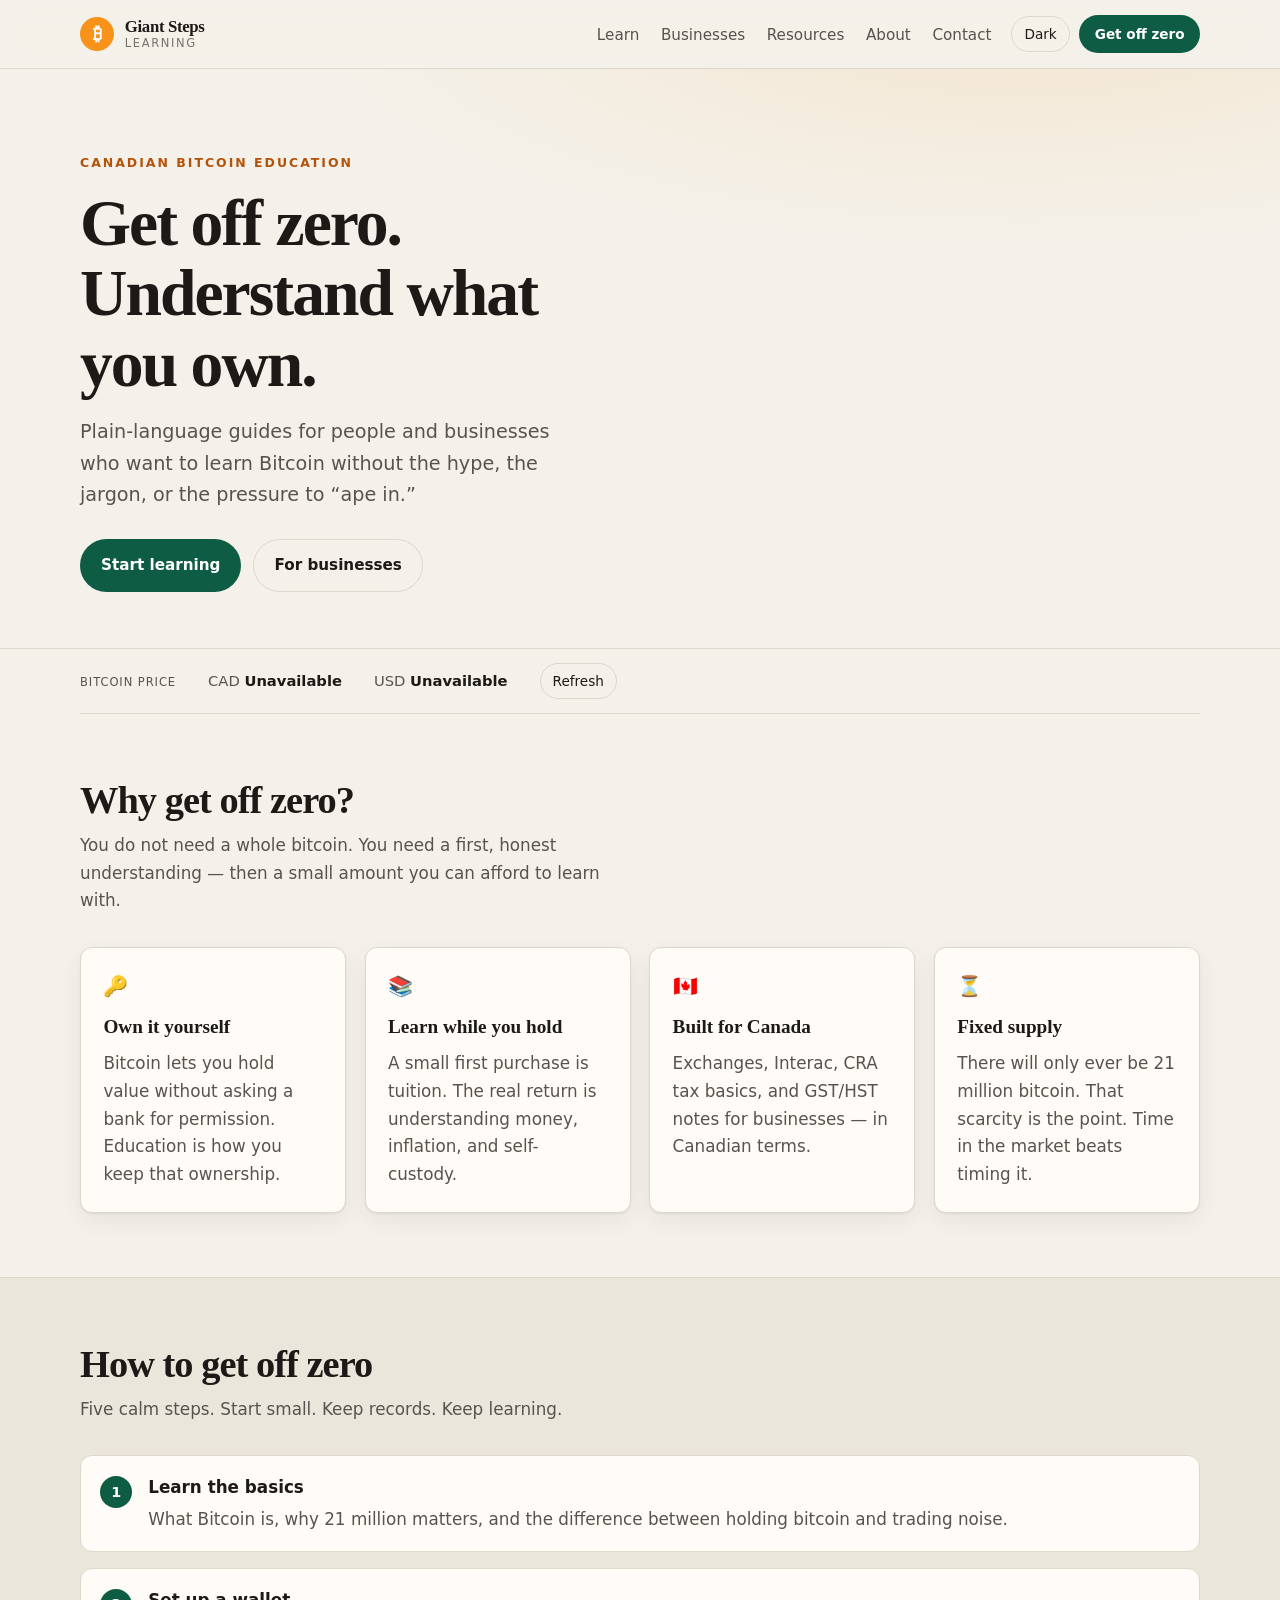
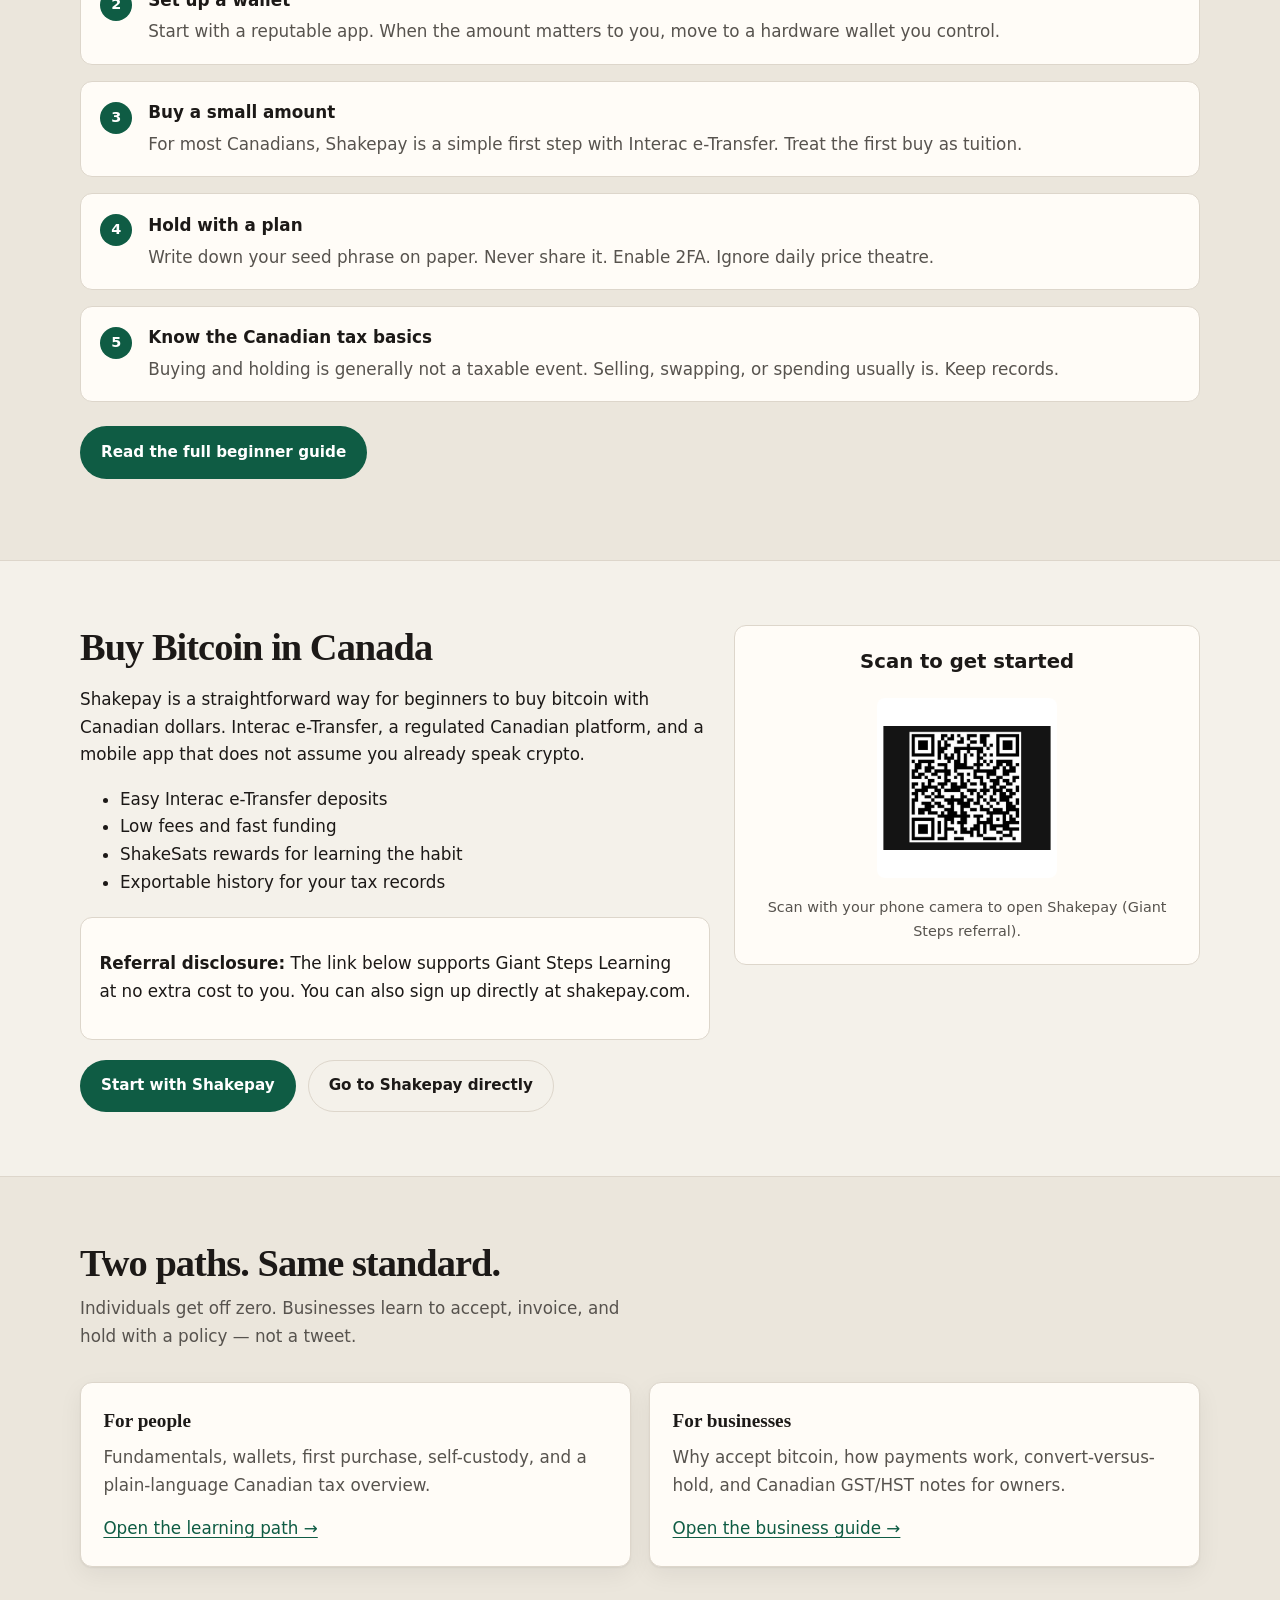
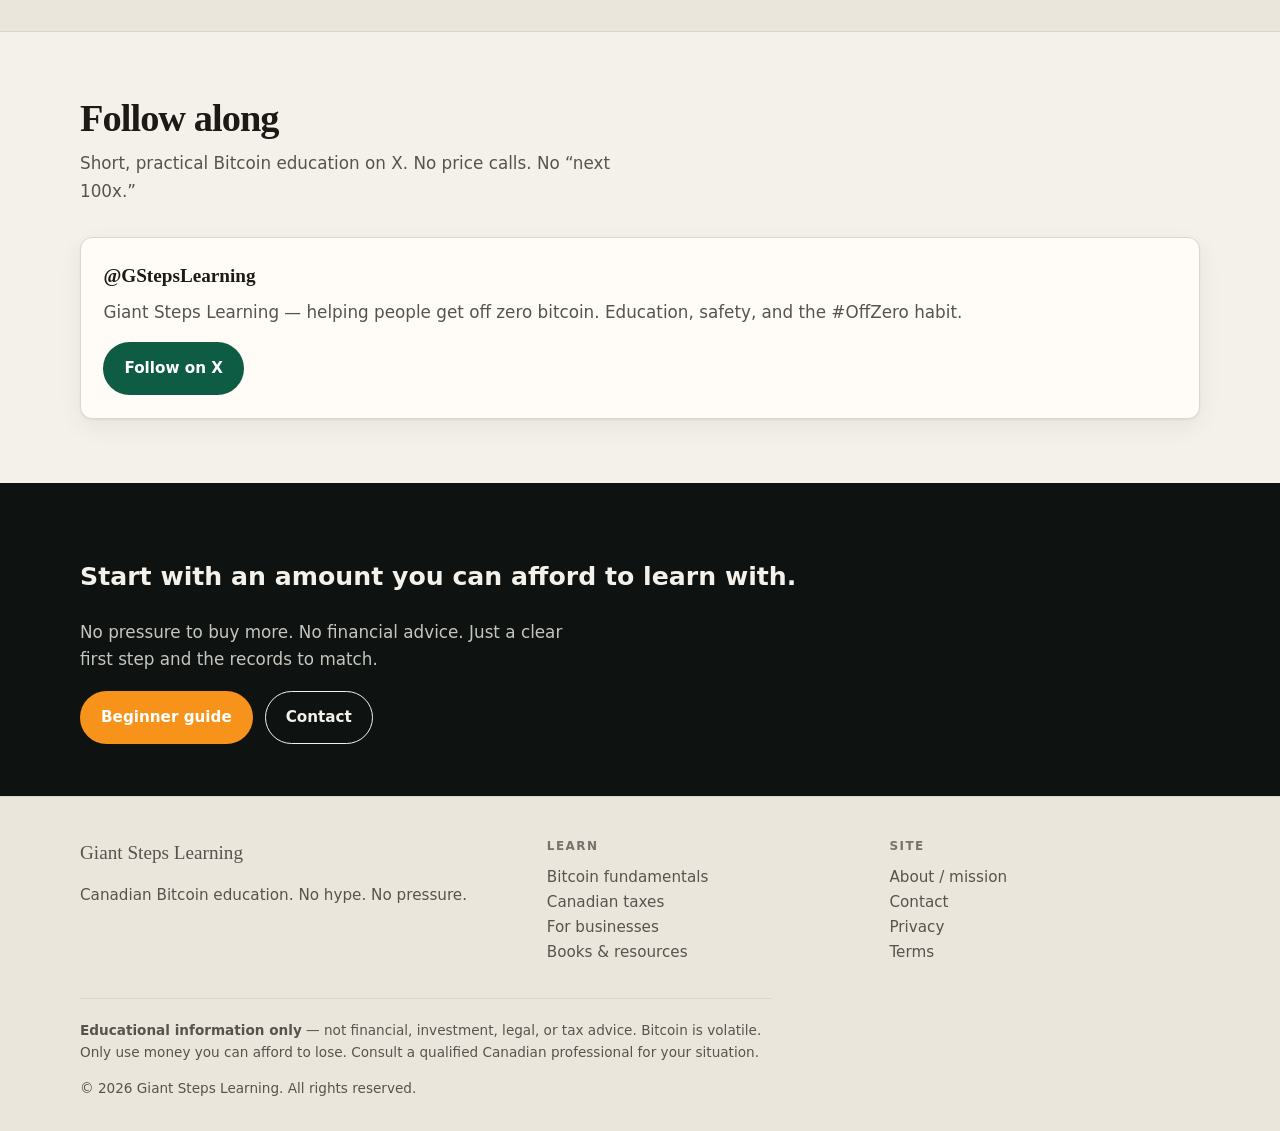
==== index.html @ 5a7ea8eb "Initial Giant Steps Learning starter site. Static HTML/CSS/JS pages for GitHub Pages. No custom doma" ====
<!DOCTYPE html>
<html lang="en">
<head>
  <meta charset="UTF-8">
  <meta name="viewport" content="width=device-width, initial-scale=1">
  <title>Get Off Zero with Bitcoin | Giant Steps Learning</title>
  <meta name="description" content="Clear, calm Bitcoin education for Canadians. Learn the fundamentals, buy your first bitcoin, understand Canadian taxes, and explore how businesses can accept Bitcoin.">
  <meta name="theme-color" content="#0f5c44">
  <link rel="icon" href="images/favicon.svg" type="image/svg+xml">
  <link rel="stylesheet" href="css/styles.css">
</head>
<body>
  <a class="skip-link" href="#main">Skip to content</a>
  <header class="site-header">
    <div class="header-inner">
      <a class="brand" href="index.html">
        <span class="brand-mark" aria-hidden="true">₿</span>
        <span class="brand-text">
          <span class="brand-name">Giant Steps</span>
          <span class="brand-sub">Learning</span>
        </span>
      </a>
      <button class="nav-toggle" type="button" aria-expanded="false" aria-controls="site-nav">Menu</button>
      <nav id="site-nav" class="site-nav" aria-label="Primary">
        <ul>
          <li><a href="pages/learn.html">Learn</a></li>
          <li><a href="pages/businesses.html">Businesses</a></li>
          <li><a href="pages/resources.html">Resources</a></li>
          <li><a href="pages/about.html">About</a></li>
          <li><a href="pages/contact.html">Contact</a></li>
        </ul>
      </nav>
      <div class="header-actions">
        <button class="theme-toggle" type="button" data-theme-toggle>Dark</button>
        <a class="btn btn-sm" href="pages/learn.html">Get off zero</a>
      </div>
    </div>
  </header>

  <main id="main">
    <section class="hero">
      <div class="wrap">
        <p class="eyebrow">Canadian Bitcoin education</p>
        <h1>Get off zero. Understand what you own.</h1>
        <p class="lede">Plain-language guides for people and businesses who want to learn Bitcoin without the hype, the jargon, or the pressure to “ape in.”</p>
        <div class="btn-row">
          <a class="btn" href="pages/learn.html">Start learning</a>
          <a class="btn btn-ghost" href="pages/businesses.html">For businesses</a>
        </div>
      </div>
    </section>

    <div class="wrap">
      <div class="ticker" aria-live="polite">
        <span class="ticker-label">Bitcoin price</span>
        <span>CAD <strong id="btc-cad">Loading…</strong></span>
        <span>USD <strong id="btc-usd">Loading…</strong></span>
        <button class="theme-toggle" type="button" id="btc-refresh">Refresh</button>
      </div>
    </div>

    <section class="section">
      <div class="wrap">
        <h2>Why get off zero?</h2>
        <p class="section-intro">You do not need a whole bitcoin. You need a first, honest understanding — then a small amount you can afford to learn with.</p>
        <div class="grid-4">
          <article class="card">
            <span class="icon" aria-hidden="true">🔑</span>
            <h3>Own it yourself</h3>
            <p>Bitcoin lets you hold value without asking a bank for permission. Education is how you keep that ownership.</p>
          </article>
          <article class="card">
            <span class="icon" aria-hidden="true">📚</span>
            <h3>Learn while you hold</h3>
            <p>A small first purchase is tuition. The real return is understanding money, inflation, and self-custody.</p>
          </article>
          <article class="card">
            <span class="icon" aria-hidden="true">🇨🇦</span>
            <h3>Built for Canada</h3>
            <p>Exchanges, Interac, CRA tax basics, and GST/HST notes for businesses — in Canadian terms.</p>
          </article>
          <article class="card">
            <span class="icon" aria-hidden="true">⏳</span>
            <h3>Fixed supply</h3>
            <p>There will only ever be 21 million bitcoin. That scarcity is the point. Time in the market beats timing it.</p>
          </article>
        </div>
      </div>
    </section>

    <section class="section section-alt">
      <div class="wrap">
        <h2>How to get off zero</h2>
        <p class="section-intro">Five calm steps. Start small. Keep records. Keep learning.</p>
        <div class="steps">
          <div class="step">
            <div>
              <h3>Learn the basics</h3>
              <p>What Bitcoin is, why 21 million matters, and the difference between holding bitcoin and trading noise.</p>
            </div>
          </div>
          <div class="step">
            <div>
              <h3>Set up a wallet</h3>
              <p>Start with a reputable app. When the amount matters to you, move to a hardware wallet you control.</p>
            </div>
          </div>
          <div class="step">
            <div>
              <h3>Buy a small amount</h3>
              <p>For most Canadians, Shakepay is a simple first step with Interac e-Transfer. Treat the first buy as tuition.</p>
            </div>
          </div>
          <div class="step">
            <div>
              <h3>Hold with a plan</h3>
              <p>Write down your seed phrase on paper. Never share it. Enable 2FA. Ignore daily price theatre.</p>
            </div>
          </div>
          <div class="step">
            <div>
              <h3>Know the Canadian tax basics</h3>
              <p>Buying and holding is generally not a taxable event. Selling, swapping, or spending usually is. Keep records.</p>
            </div>
          </div>
        </div>
        <p style="margin-top:1.5rem;"><a class="btn" href="pages/learn.html">Read the full beginner guide</a></p>
      </div>
    </section>

    <section class="section">
      <div class="wrap split">
        <div>
          <h2>Buy Bitcoin in Canada</h2>
          <p>Shakepay is a straightforward way for beginners to buy bitcoin with Canadian dollars. Interac e-Transfer, a regulated Canadian platform, and a mobile app that does not assume you already speak crypto.</p>
          <ul>
            <li>Easy Interac e-Transfer deposits</li>
            <li>Low fees and fast funding</li>
            <li>ShakeSats rewards for learning the habit</li>
            <li>Exportable history for your tax records</li>
          </ul>
          <div class="note">
            <p><strong>Referral disclosure:</strong> The link below supports Giant Steps Learning at no extra cost to you. You can also sign up directly at shakepay.com.</p>
          </div>
          <div class="btn-row">
            <a class="btn" href="https://shakepay.me/r/VNRET3X" target="_blank" rel="noopener noreferrer">Start with Shakepay</a>
            <a class="btn btn-ghost" href="https://shakepay.com" target="_blank" rel="noopener noreferrer">Go to Shakepay directly</a>
          </div>
        </div>
        <aside class="qr-box">
          <h3 style="margin-top:0;">Scan to get started</h3>
          <img src="images/shakepay-qr.jpg" width="180" height="180" alt="Shakepay referral QR code for Giant Steps Learning">
          <p>Scan with your phone camera to open Shakepay (Giant Steps referral).</p>
        </aside>
      </div>
    </section>

    <section class="section section-alt">
      <div class="wrap">
        <h2>Two paths. Same standard.</h2>
        <p class="section-intro">Individuals get off zero. Businesses learn to accept, invoice, and hold with a policy — not a tweet.</p>
        <div class="grid-2">
          <article class="card">
            <h3>For people</h3>
            <p>Fundamentals, wallets, first purchase, self-custody, and a plain-language Canadian tax overview.</p>
            <p style="margin-top:1rem;"><a href="pages/learn.html">Open the learning path →</a></p>
          </article>
          <article class="card">
            <h3>For businesses</h3>
            <p>Why accept bitcoin, how payments work, convert-versus-hold, and Canadian GST/HST notes for owners.</p>
            <p style="margin-top:1rem;"><a href="pages/businesses.html">Open the business guide →</a></p>
          </article>
        </div>
      </div>
    </section>

    <section class="section">
      <div class="wrap">
        <h2>Follow along</h2>
        <p class="section-intro">Short, practical Bitcoin education on X. No price calls. No “next 100x.”</p>
        <article class="card">
          <h3>@GStepsLearning</h3>
          <p>Giant Steps Learning — helping people get off zero bitcoin. Education, safety, and the #OffZero habit.</p>
          <p style="margin-top:1rem;"><a class="btn" href="https://x.com/GStepsLearning" target="_blank" rel="noopener noreferrer">Follow on X</a></p>
        </article>
      </div>
    </section>

    <section class="cta-band">
      <div class="wrap">
        <h2>Start with an amount you can afford to learn with.</h2>
        <p>No pressure to buy more. No financial advice. Just a clear first step and the records to match.</p>
        <div class="btn-row">
          <a class="btn" href="pages/learn.html">Beginner guide</a>
          <a class="btn btn-ghost" href="pages/contact.html">Contact</a>
        </div>
      </div>
    </section>
  </main>

  <footer class="site-footer">
    <div class="wrap">
      <div class="footer-grid">
        <div>
          <p class="footer-name">Giant Steps Learning</p>
          <p class="footer-tag">Canadian Bitcoin education. No hype. No pressure.</p>
        </div>
        <nav aria-label="Learn">
          <h3>Learn</h3>
          <ul>
            <li><a href="pages/learn.html">Bitcoin fundamentals</a></li>
            <li><a href="pages/learn.html#taxes">Canadian taxes</a></li>
            <li><a href="pages/businesses.html">For businesses</a></li>
            <li><a href="pages/resources.html">Books &amp; resources</a></li>
          </ul>
        </nav>
        <nav aria-label="Site">
          <h3>Site</h3>
          <ul>
            <li><a href="pages/about.html">About / mission</a></li>
            <li><a href="pages/contact.html">Contact</a></li>
            <li><a href="pages/privacy.html">Privacy</a></li>
            <li><a href="pages/terms.html">Terms</a></li>
          </ul>
        </nav>
      </div>
      <p class="disclaimer"><strong>Educational information only</strong> — not financial, investment, legal, or tax advice. Bitcoin is volatile. Only use money you can afford to lose. Consult a qualified Canadian professional for your situation.</p>
      <p class="copyright">&copy; 2026 Giant Steps Learning. All rights reserved.</p>
    </div>
  </footer>
  <script src="js/site.js"></script>
</body>
</html>
---- css/styles.css ----
/* Giant Steps Learning — design system
   Professional, calm, Bitcoin-aligned. Light/dark via data-theme. */

:root {
  --font-sans: "Segoe UI", system-ui, -apple-system, BlinkMacSystemFont, Roboto, "Helvetica Neue", sans-serif;
  --font-serif: "Iowan Old Style", "Palatino Linotype", Palatino, Georgia, "Times New Roman", serif;
  --measure: 70ch;
  --page: 1120px;
  --radius: 12px;
  --shadow: 0 1px 2px rgb(0 0 0 / 0.06), 0 8px 24px rgb(0 0 0 / 0.06);
  --header-h: 4.25rem;
  --ease: 180ms ease;
}

html[data-theme="light"],
:root {
  --bg: #f4f1ea;
  --bg-alt: #ebe6dc;
  --surface: #fffcf7;
  --text: #1c1917;
  --muted: #57534e;
  --faint: #78716c;
  --line: #ddd6cb;
  --primary: #0f5c44;
  --primary-hover: #0a4332;
  --primary-soft: #dcece4;
  --accent: #b45309;
  --accent-soft: #fde8c8;
  --warn: #92400e;
  --warn-bg: #fef3c7;
  --danger: #9f1239;
  --focus: #0f5c44;
  --header-bg: rgb(244 241 234 / 0.88);
  --invert: #0e1210;
  --on-primary: #fff;
  --mark: #f7931a;
}

html[data-theme="dark"] {
  --bg: #0e1210;
  --bg-alt: #141a17;
  --surface: #171e1b;
  --text: #f5f2eb;
  --muted: #c4bdb2;
  --faint: #9a9288;
  --line: #2c3531;
  --primary: #5ee0a8;
  --primary-hover: #86efc0;
  --primary-soft: #143328;
  --accent: #fbbf24;
  --accent-soft: #3a2a10;
  --warn: #fcd34d;
  --warn-bg: #2a220c;
  --danger: #fda4af;
  --focus: #5ee0a8;
  --header-bg: rgb(14 18 16 / 0.88);
  --invert: #f4f1ea;
  --on-primary: #0e1210;
  --mark: #f7931a;
  --shadow: 0 1px 2px rgb(0 0 0 / 0.4), 0 10px 28px rgb(0 0 0 / 0.28);
}

@media (prefers-color-scheme: dark) {
  html:not([data-theme]) {
    --bg: #0e1210;
    --bg-alt: #141a17;
    --surface: #171e1b;
    --text: #f5f2eb;
    --muted: #c4bdb2;
    --faint: #9a9288;
    --line: #2c3531;
    --primary: #5ee0a8;
    --primary-hover: #86efc0;
    --primary-soft: #143328;
    --accent: #fbbf24;
    --accent-soft: #3a2a10;
    --warn: #fcd34d;
    --warn-bg: #2a220c;
    --danger: #fda4af;
    --focus: #5ee0a8;
    --header-bg: rgb(14 18 16 / 0.88);
    --invert: #f4f1ea;
    --on-primary: #0e1210;
    --mark: #f7931a;
    --shadow: 0 1px 2px rgb(0 0 0 / 0.4), 0 10px 28px rgb(0 0 0 / 0.28);
  }
}

*,
*::before,
*::after {
  box-sizing: border-box;
}

html {
  scroll-behavior: smooth;
}

@media (prefers-reduced-motion: reduce) {
  html { scroll-behavior: auto; }
  *, *::before, *::after {
    animation: none !important;
    transition: none !important;
  }
}

body {
  margin: 0;
  font-family: var(--font-sans);
  font-size: 1.05rem;
  line-height: 1.65;
  color: var(--text);
  background: var(--bg);
  min-height: 100vh;
}

img { max-width: 100%; height: auto; }
a { color: var(--primary); text-underline-offset: 0.18em; }
a:hover { color: var(--primary-hover); }

:focus-visible {
  outline: 2px solid var(--focus);
  outline-offset: 3px;
}

.skip-link {
  position: absolute;
  left: 1rem;
  top: -4rem;
  background: var(--primary);
  color: var(--on-primary);
  padding: 0.5rem 0.9rem;
  z-index: 2000;
  border-radius: 6px;
}
.skip-link:focus { top: 0.75rem; }

.wrap {
  width: min(var(--page), calc(100% - 2.5rem));
  margin-inline: auto;
}

.prose { max-width: var(--measure); }
.prose h2, .prose h3 { scroll-margin-top: 5.5rem; }
.prose p + p { margin-top: 1rem; }
.prose ul, .prose ol { padding-left: 1.25rem; }
.prose li + li { margin-top: 0.35rem; }

/* Header */
.site-header {
  position: sticky;
  top: 0;
  z-index: 1000;
  background: var(--header-bg);
  backdrop-filter: saturate(1.4) blur(12px);
  border-bottom: 1px solid var(--line);
}

.header-inner {
  width: min(var(--page), calc(100% - 2.5rem));
  margin-inline: auto;
  min-height: var(--header-h);
  display: flex;
  align-items: center;
  gap: 1.25rem;
}

.brand {
  display: flex;
  align-items: center;
  gap: 0.65rem;
  text-decoration: none;
  color: var(--text);
  flex-shrink: 0;
}
.brand:hover { color: var(--text); }

.brand-mark {
  width: 2.15rem;
  height: 2.15rem;
  border-radius: 50%;
  background: var(--mark);
  color: #fff;
  display: grid;
  place-items: center;
  font-weight: 700;
  font-size: 1.15rem;
  line-height: 1;
}

.brand-text {
  display: flex;
  flex-direction: column;
  line-height: 1.1;
}
.brand-name {
  font-family: var(--font-serif);
  font-weight: 700;
  font-size: 1.05rem;
  letter-spacing: -0.02em;
}
.brand-sub {
  font-size: 0.72rem;
  letter-spacing: 0.14em;
  text-transform: uppercase;
  color: var(--faint);
}

.site-nav {
  margin-left: auto;
}
.site-nav ul {
  display: flex;
  gap: 0.15rem 1.35rem;
  list-style: none;
  margin: 0;
  padding: 0;
}
.site-nav a {
  color: var(--muted);
  text-decoration: none;
  font-size: 0.95rem;
  font-weight: 500;
  padding: 0.35rem 0;
  border-bottom: 2px solid transparent;
}
.site-nav a:hover,
.site-nav a[aria-current="page"] {
  color: var(--text);
  border-bottom-color: var(--mark);
}

.header-actions {
  display: flex;
  align-items: center;
  gap: 0.6rem;
  flex-shrink: 0;
}

.theme-toggle,
.nav-toggle {
  background: transparent;
  border: 1px solid var(--line);
  color: var(--text);
  border-radius: 999px;
  padding: 0.35rem 0.75rem;
  font: inherit;
  font-size: 0.85rem;
  cursor: pointer;
}
.theme-toggle:hover,
.nav-toggle:hover {
  background: var(--surface);
}

.nav-toggle { display: none; }

/* Buttons */
.btn {
  display: inline-flex;
  align-items: center;
  justify-content: center;
  gap: 0.4rem;
  padding: 0.8rem 1.25rem;
  border-radius: 999px;
  text-decoration: none;
  font-weight: 650;
  font-size: 0.95rem;
  border: 1px solid transparent;
  background: var(--primary);
  color: var(--on-primary);
  cursor: pointer;
  transition: transform var(--ease), box-shadow var(--ease), background var(--ease);
}
.btn:hover {
  background: var(--primary-hover);
  color: var(--on-primary);
  transform: translateY(-1px);
}
.btn-sm { padding: 0.45rem 0.9rem; font-size: 0.85rem; }
.btn-ghost {
  background: transparent;
  color: var(--text);
  border-color: var(--line);
}
.btn-ghost:hover {
  background: var(--surface);
  color: var(--text);
}
.btn-row { display: flex; flex-wrap: wrap; gap: 0.75rem; }

/* Hero */
.hero {
  padding: 4.5rem 0 3.5rem;
  border-bottom: 1px solid var(--line);
  background:
    radial-gradient(1200px 400px at 80% -10%, rgb(247 147 26 / 0.12), transparent 60%),
    var(--bg);
}
.eyebrow {
  display: inline-block;
  font-size: 0.78rem;
  letter-spacing: 0.16em;
  text-transform: uppercase;
  color: var(--accent);
  font-weight: 650;
  margin-bottom: 0.85rem;
}
.hero h1 {
  font-family: var(--font-serif);
  font-size: clamp(2.4rem, 6vw, 4.1rem);
  line-height: 1.08;
  letter-spacing: -0.03em;
  font-weight: 700;
  margin: 0 0 1rem;
  max-width: 16ch;
}
.hero .lede {
  font-size: 1.2rem;
  color: var(--muted);
  max-width: 42ch;
  margin: 0 0 1.75rem;
}

.ticker {
  display: flex;
  flex-wrap: wrap;
  gap: 1.25rem 2rem;
  align-items: baseline;
  padding: 0.9rem 0;
  border-bottom: 1px solid var(--line);
  font-size: 0.92rem;
  color: var(--muted);
}
.ticker strong { color: var(--text); font-variant-numeric: tabular-nums; }
.ticker-label { letter-spacing: 0.08em; text-transform: uppercase; font-size: 0.72rem; }

/* Sections */
.section { padding: 4rem 0; }
.section + .section { border-top: 1px solid var(--line); }
.section-alt { background: var(--bg-alt); }
.section h2,
.page-hero h1 {
  font-family: var(--font-serif);
  font-size: clamp(1.8rem, 3vw, 2.4rem);
  letter-spacing: -0.025em;
  margin: 0 0 0.6rem;
  line-height: 1.15;
}
.section-intro {
  color: var(--muted);
  max-width: 52ch;
  margin: 0 0 2rem;
}

.page-hero {
  padding: 3.25rem 0 2rem;
  border-bottom: 1px solid var(--line);
}
.page-hero p {
  color: var(--muted);
  max-width: 54ch;
  margin: 0;
}

.grid-3,
.grid-2,
.grid-4 {
  display: grid;
  gap: 1.15rem;
}
.grid-2 { grid-template-columns: repeat(2, 1fr); }
.grid-3 { grid-template-columns: repeat(3, 1fr); }
.grid-4 { grid-template-columns: repeat(4, 1fr); }

.card {
  background: var(--surface);
  border: 1px solid var(--line);
  border-radius: var(--radius);
  padding: 1.35rem 1.4rem 1.45rem;
  box-shadow: var(--shadow);
}
.card h3 {
  font-family: var(--font-serif);
  font-size: 1.2rem;
  margin: 0 0 0.45rem;
}
.card p { margin: 0; color: var(--muted); }
.card .icon {
  display: block;
  font-size: 1.25rem;
  margin-bottom: 0.55rem;
}

.steps {
  display: grid;
  gap: 1rem;
  counter-reset: step;
}
.step {
  display: grid;
  grid-template-columns: auto 1fr;
  gap: 1rem;
  align-items: start;
  background: var(--surface);
  border: 1px solid var(--line);
  border-radius: var(--radius);
  padding: 1.1rem 1.2rem;
}
.step::before {
  counter-increment: step;
  content: counter(step);
  width: 2rem;
  height: 2rem;
  border-radius: 50%;
  background: var(--primary);
  color: var(--on-primary);
  display: grid;
  place-items: center;
  font-weight: 700;
  font-size: 0.9rem;
  margin-top: 0.15rem;
}
.step h3 { margin: 0 0 0.25rem; font-size: 1.05rem; }
.step p { margin: 0; color: var(--muted); }

.callout,
.note,
.warning {
  border-radius: var(--radius);
  padding: 1rem 1.15rem;
  margin: 1.25rem 0;
}
.callout {
  background: var(--primary-soft);
  border-left: 4px solid var(--primary);
}
.warning {
  background: var(--warn-bg);
  border-left: 4px solid var(--accent);
  color: var(--text);
}
.note {
  background: var(--surface);
  border: 1px solid var(--line);
}

.toc {
  background: var(--surface);
  border: 1px solid var(--line);
  border-radius: var(--radius);
  padding: 1.1rem 1.25rem;
  margin: 0 0 2rem;
}
.toc h2 { font-size: 0.95rem; margin: 0 0 0.5rem; font-family: var(--font-sans); letter-spacing: 0.04em; text-transform: uppercase; color: var(--faint); }
.toc ol { margin: 0; padding-left: 1.2rem; columns: 2; gap: 2rem; }
.toc a { text-decoration: none; }

.table-wrap { overflow-x: auto; margin: 1.25rem 0; }
table {
  width: 100%;
  border-collapse: collapse;
  font-size: 0.95rem;
  background: var(--surface);
}
caption {
  text-align: left;
  font-weight: 650;
  margin-bottom: 0.5rem;
  color: var(--muted);
}
th, td {
  border: 1px solid var(--line);
  padding: 0.65rem 0.8rem;
  text-align: left;
  vertical-align: top;
}
th { background: var(--bg-alt); font-weight: 650; }

.split {
  display: grid;
  grid-template-columns: 1.15fr 0.85fr;
  gap: 1.5rem;
  align-items: start;
}

.qr-box {
  text-align: center;
  background: var(--surface);
  border: 1px solid var(--line);
  border-radius: var(--radius);
  padding: 1.25rem;
}
.qr-box img {
  width: 180px;
  height: 180px;
  object-fit: contain;
  background: #fff;
  padding: 0.4rem;
  border-radius: 8px;
}
.qr-box p { color: var(--muted); font-size: 0.9rem; margin: 0.6rem 0 0; }

.resource {
  display: grid;
  gap: 0.35rem;
}
.resource h3 { margin: 0; font-size: 1.1rem; }
.resource .meta { font-size: 0.85rem; color: var(--faint); }
.resource p { margin: 0; }

.cta-band {
  background: var(--invert);
  color: var(--bg);
  padding: 3.25rem 0;
}
html[data-theme="dark"] .cta-band {
  background: #f4f1ea;
  color: #0e1210;
}
.cta-band h2 { color: inherit; }
.cta-band p { color: inherit; opacity: 0.8; max-width: 48ch; }
.cta-band .btn { background: var(--mark); color: #fff; }
.cta-band .btn:hover { background: #e07b00; color: #fff; }
.cta-band .btn-ghost {
  color: inherit;
  border-color: currentColor;
  background: transparent;
}
.cta-band .btn-ghost:hover {
  background: rgb(255 255 255 / 0.1);
  color: inherit;
}

/* Footer */
.site-footer {
  border-top: 1px solid var(--line);
  padding: 2.5rem 0 2rem;
  background: var(--bg-alt);
  font-size: 0.95rem;
}
.footer-grid {
  display: grid;
  grid-template-columns: 1.4fr 1fr 1fr;
  gap: 1.5rem 2rem;
}
.footer-name {
  font-family: var(--font-serif);
  font-size: 1.2rem;
  margin: 0 0 0.35rem;
}
.footer-tag, .site-footer p { color: var(--muted); }
.site-footer nav ul { list-style: none; margin: 0; padding: 0; }
.site-footer nav a { color: var(--muted); text-decoration: none; }
.site-footer nav a:hover { color: var(--text); }
.site-footer h3 {
  font-size: 0.75rem;
  letter-spacing: 0.12em;
  text-transform: uppercase;
  margin: 0 0 0.55rem;
  color: var(--faint);
}
.disclaimer {
  margin-top: 2rem;
  padding-top: 1.25rem;
  border-top: 1px solid var(--line);
  font-size: 0.85rem;
  color: var(--faint);
  max-width: 80ch;
}
.copyright {
  margin: 0.75rem 0 0;
  font-size: 0.85rem;
  color: var(--faint);
}

.contact-block a { font-weight: 650; }

/* Mobile */
@media (max-width: 860px) {
  .nav-toggle { display: inline-flex; margin-left: auto; }
  .site-nav {
    display: none;
    position: absolute;
    left: 0;
    right: 0;
    top: 100%;
    background: var(--surface);
    border-bottom: 1px solid var(--line);
    margin: 0;
    padding: 0.75rem 1.25rem 1rem;
  }
  body.nav-open .site-nav { display: block; }
  .site-nav ul { flex-direction: column; gap: 0.35rem; }
  .header-actions .btn-sm { display: none; }
  .grid-2, .grid-3, .grid-4, .split, .footer-grid, .toc ol {
    grid-template-columns: 1fr;
    columns: 1;
  }
  .hero { padding-top: 2.75rem; }
}

@media print {
  .site-header, .theme-toggle, .nav-toggle, .cta-band, .btn, .ticker { display: none !important; }
  body { background: #fff; color: #111; }
  a { color: #111; }
}
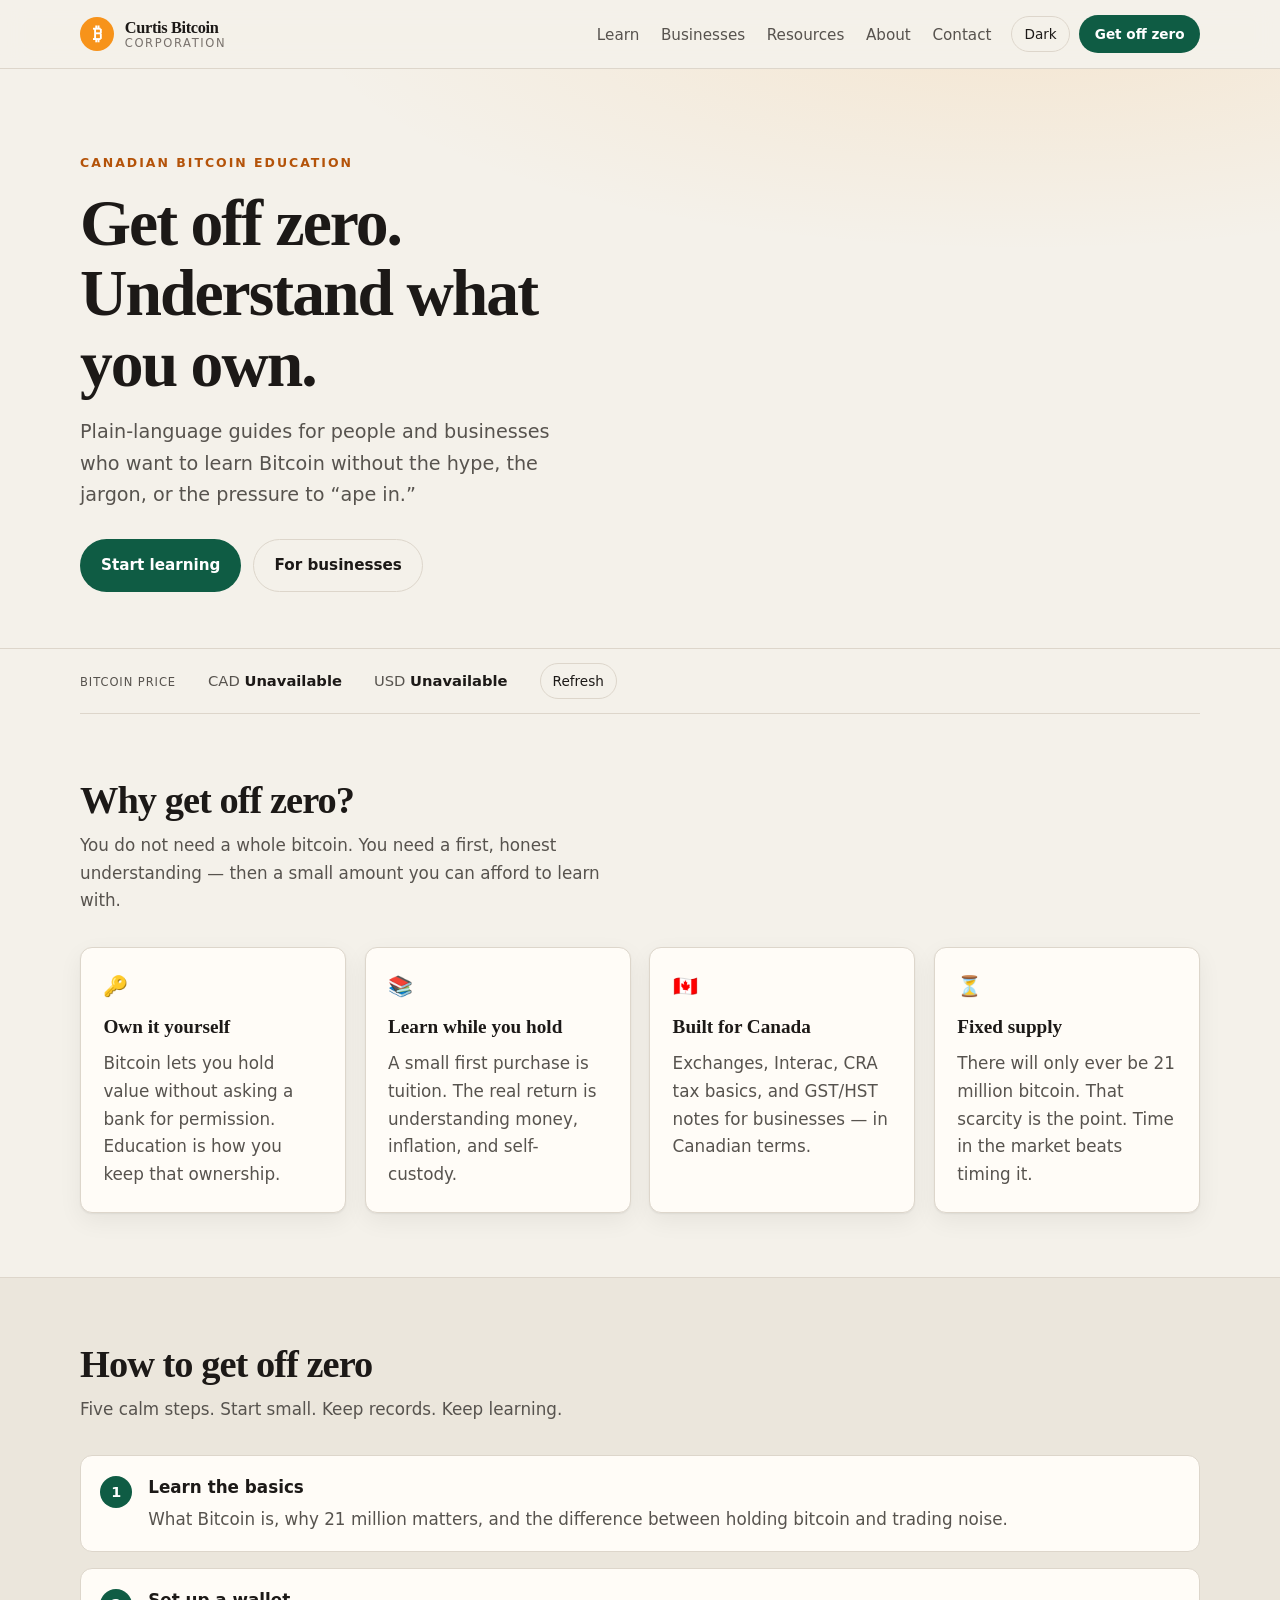
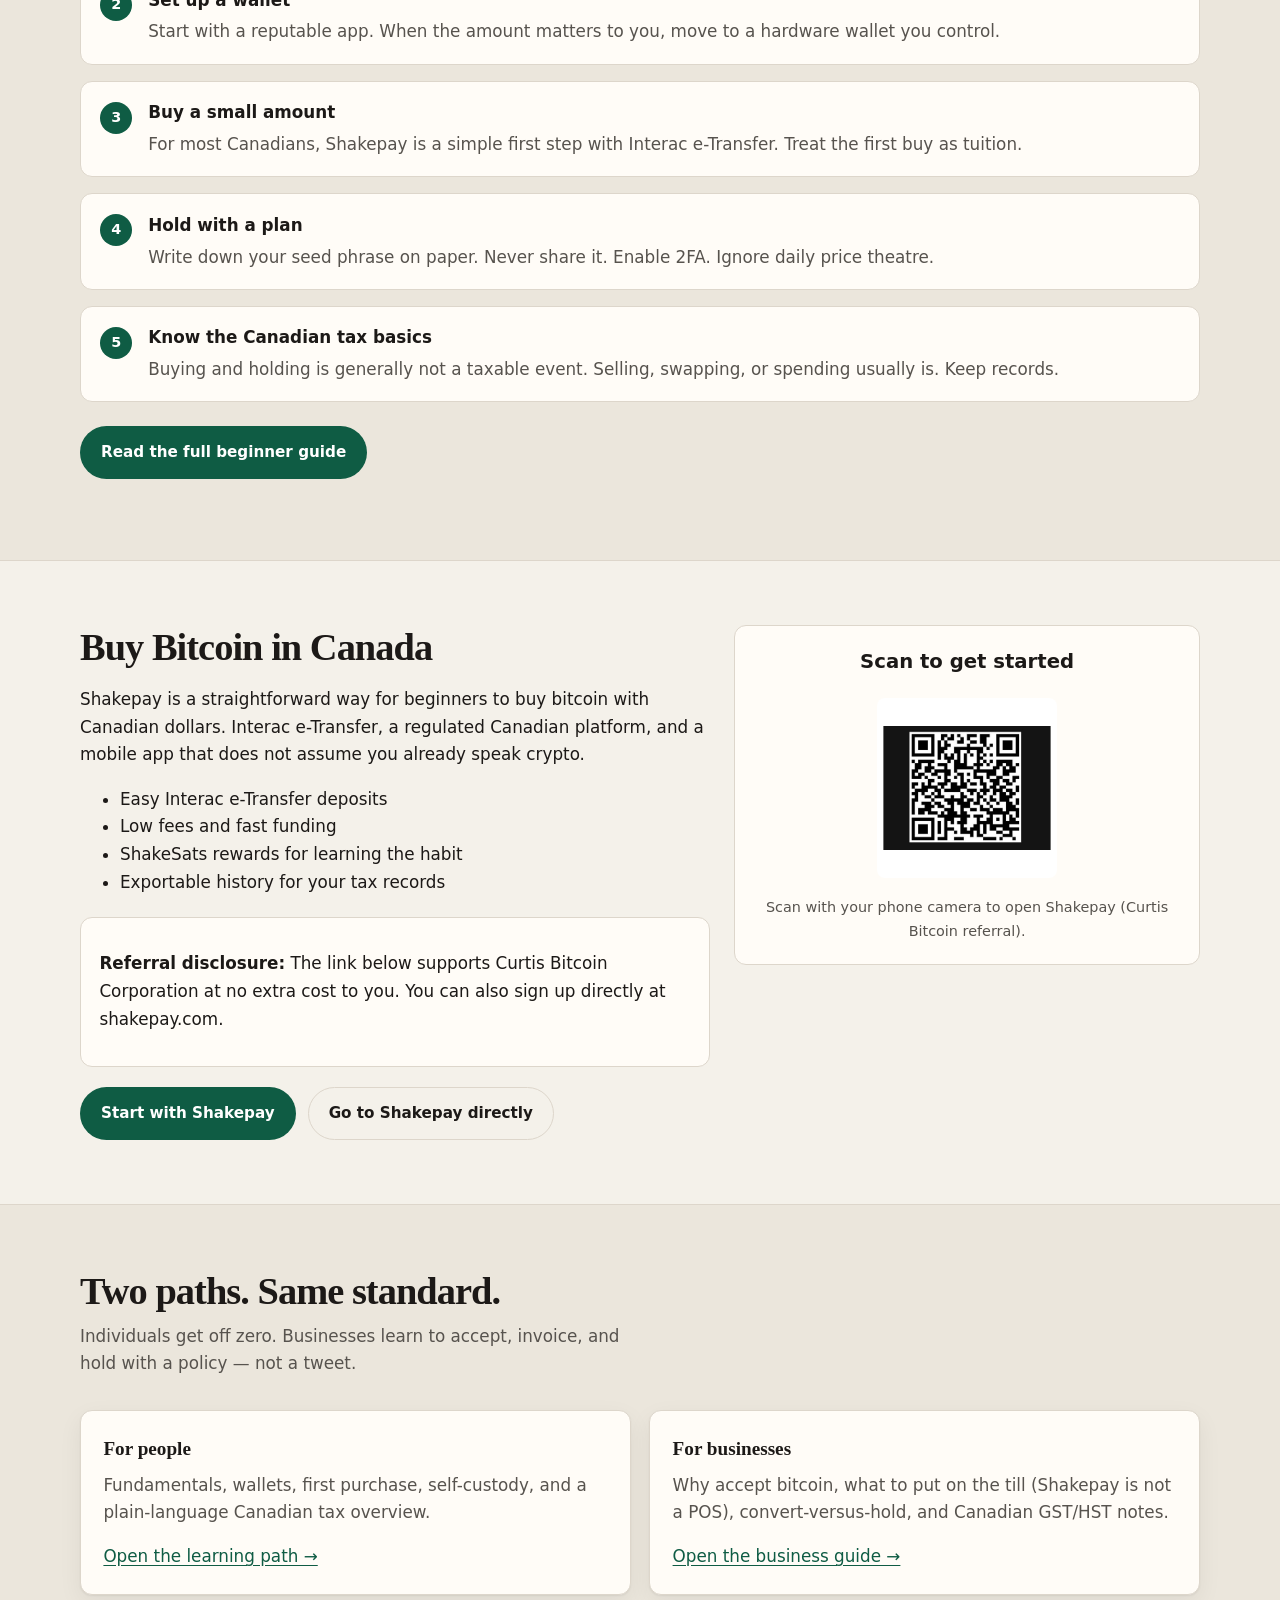
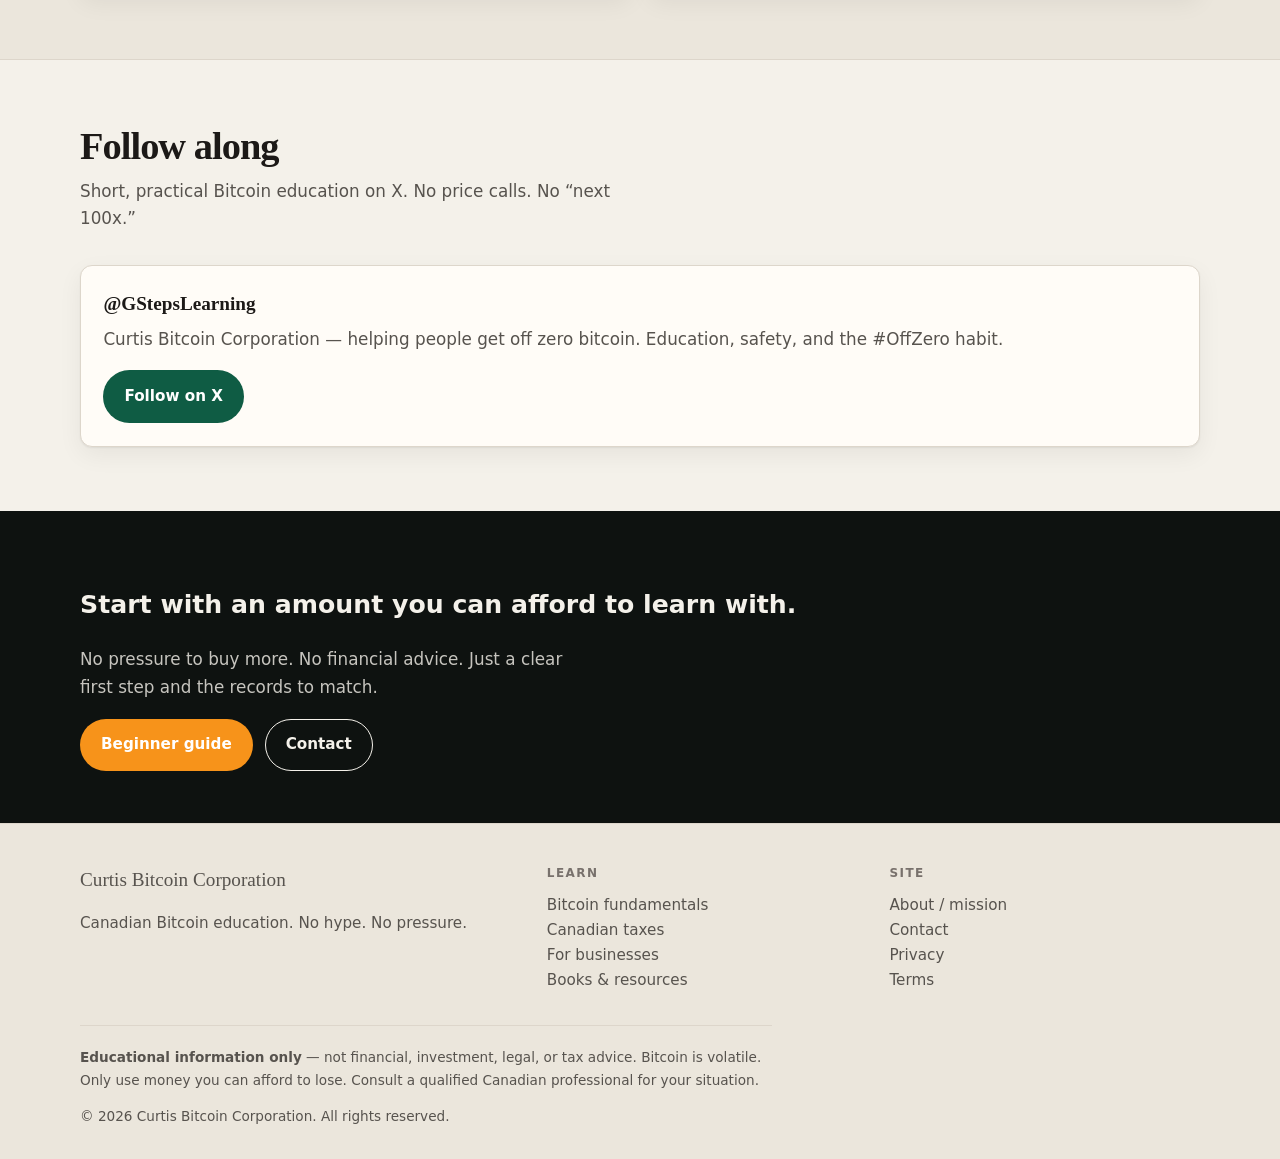
==== commit cc3d804a: "Rebrand to Curtis Bitcoin Corporation and fix business till guidance. Shakepay for Business is treas" ====
--- a/index.html
+++ b/index.html
@@ -3,7 +3,7 @@
 <head>
   <meta charset="UTF-8">
   <meta name="viewport" content="width=device-width, initial-scale=1">
-  <title>Get Off Zero with Bitcoin | Giant Steps Learning</title>
+  <title>Get Off Zero with Bitcoin | Curtis Bitcoin Corporation</title>
   <meta name="description" content="Clear, calm Bitcoin education for Canadians. Learn the fundamentals, buy your first bitcoin, understand Canadian taxes, and explore how businesses can accept Bitcoin.">
   <meta name="theme-color" content="#0f5c44">
   <link rel="icon" href="images/favicon.svg" type="image/svg+xml">
@@ -16,8 +16,8 @@
       <a class="brand" href="index.html">
         <span class="brand-mark" aria-hidden="true">₿</span>
         <span class="brand-text">
-          <span class="brand-name">Giant Steps</span>
-          <span class="brand-sub">Learning</span>
+          <span class="brand-name">Curtis Bitcoin</span>
+          <span class="brand-sub">Corporation</span>
         </span>
       </a>
       <button class="nav-toggle" type="button" aria-expanded="false" aria-controls="site-nav">Menu</button>
@@ -140,7 +140,7 @@
             <li>Exportable history for your tax records</li>
           </ul>
           <div class="note">
-            <p><strong>Referral disclosure:</strong> The link below supports Giant Steps Learning at no extra cost to you. You can also sign up directly at shakepay.com.</p>
+            <p><strong>Referral disclosure:</strong> The link below supports Curtis Bitcoin Corporation at no extra cost to you. You can also sign up directly at shakepay.com.</p>
           </div>
           <div class="btn-row">
             <a class="btn" href="https://shakepay.me/r/VNRET3X" target="_blank" rel="noopener noreferrer">Start with Shakepay</a>
@@ -149,8 +149,8 @@
         </div>
         <aside class="qr-box">
           <h3 style="margin-top:0;">Scan to get started</h3>
-          <img src="images/shakepay-qr.jpg" width="180" height="180" alt="Shakepay referral QR code for Giant Steps Learning">
-          <p>Scan with your phone camera to open Shakepay (Giant Steps referral).</p>
+          <img src="images/shakepay-qr.jpg" width="180" height="180" alt="Shakepay referral QR code for Curtis Bitcoin Corporation">
+          <p>Scan with your phone camera to open Shakepay (Curtis Bitcoin referral).</p>
         </aside>
       </div>
     </section>
@@ -167,7 +167,7 @@
           </article>
           <article class="card">
             <h3>For businesses</h3>
-            <p>Why accept bitcoin, how payments work, convert-versus-hold, and Canadian GST/HST notes for owners.</p>
+            <p>Why accept bitcoin, what to put on the till (Shakepay is not a POS), convert-versus-hold, and Canadian GST/HST notes.</p>
             <p style="margin-top:1rem;"><a href="pages/businesses.html">Open the business guide →</a></p>
           </article>
         </div>
@@ -180,7 +180,7 @@
         <p class="section-intro">Short, practical Bitcoin education on X. No price calls. No “next 100x.”</p>
         <article class="card">
           <h3>@GStepsLearning</h3>
-          <p>Giant Steps Learning — helping people get off zero bitcoin. Education, safety, and the #OffZero habit.</p>
+          <p>Curtis Bitcoin Corporation — helping people get off zero bitcoin. Education, safety, and the #OffZero habit.</p>
           <p style="margin-top:1rem;"><a class="btn" href="https://x.com/GStepsLearning" target="_blank" rel="noopener noreferrer">Follow on X</a></p>
         </article>
       </div>
@@ -202,7 +202,7 @@
     <div class="wrap">
       <div class="footer-grid">
         <div>
-          <p class="footer-name">Giant Steps Learning</p>
+          <p class="footer-name">Curtis Bitcoin Corporation</p>
           <p class="footer-tag">Canadian Bitcoin education. No hype. No pressure.</p>
         </div>
         <nav aria-label="Learn">
@@ -225,7 +225,7 @@
         </nav>
       </div>
       <p class="disclaimer"><strong>Educational information only</strong> — not financial, investment, legal, or tax advice. Bitcoin is volatile. Only use money you can afford to lose. Consult a qualified Canadian professional for your situation.</p>
-      <p class="copyright">&copy; 2026 Giant Steps Learning. All rights reserved.</p>
+      <p class="copyright">&copy; 2026 Curtis Bitcoin Corporation. All rights reserved.</p>
     </div>
   </footer>
   <script src="js/site.js"></script>
--- a/css/styles.css
+++ b/css/styles.css
@@ -1,4 +1,4 @@
-/* Giant Steps Learning — design system
+/* Curtis Bitcoin Corporation — design system
    Professional, calm, Bitcoin-aligned. Light/dark via data-theme. */
 
 :root {
@@ -196,8 +196,9 @@
 .brand-name {
   font-family: var(--font-serif);
   font-weight: 700;
-  font-size: 1.05rem;
+  font-size: 1.02rem;
   letter-spacing: -0.02em;
+  white-space: nowrap;
 }
 .brand-sub {
   font-size: 0.72rem;
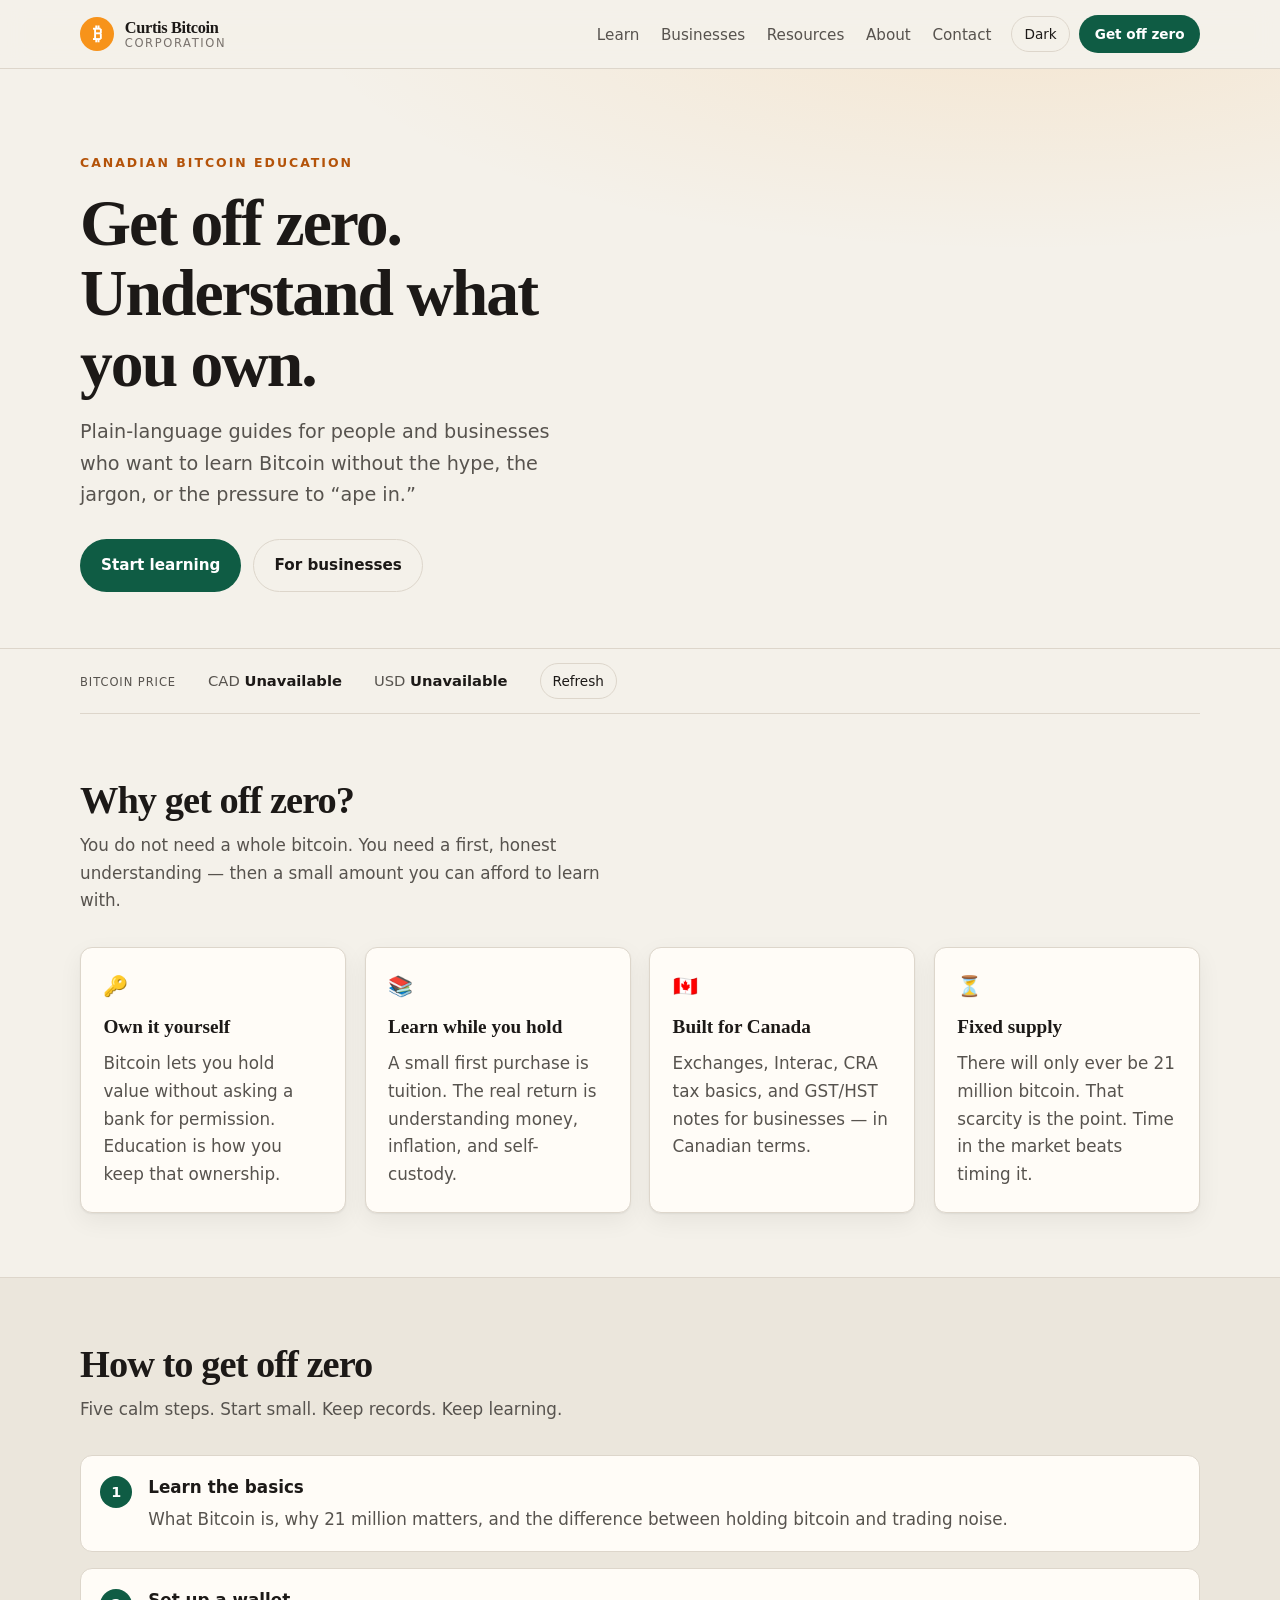
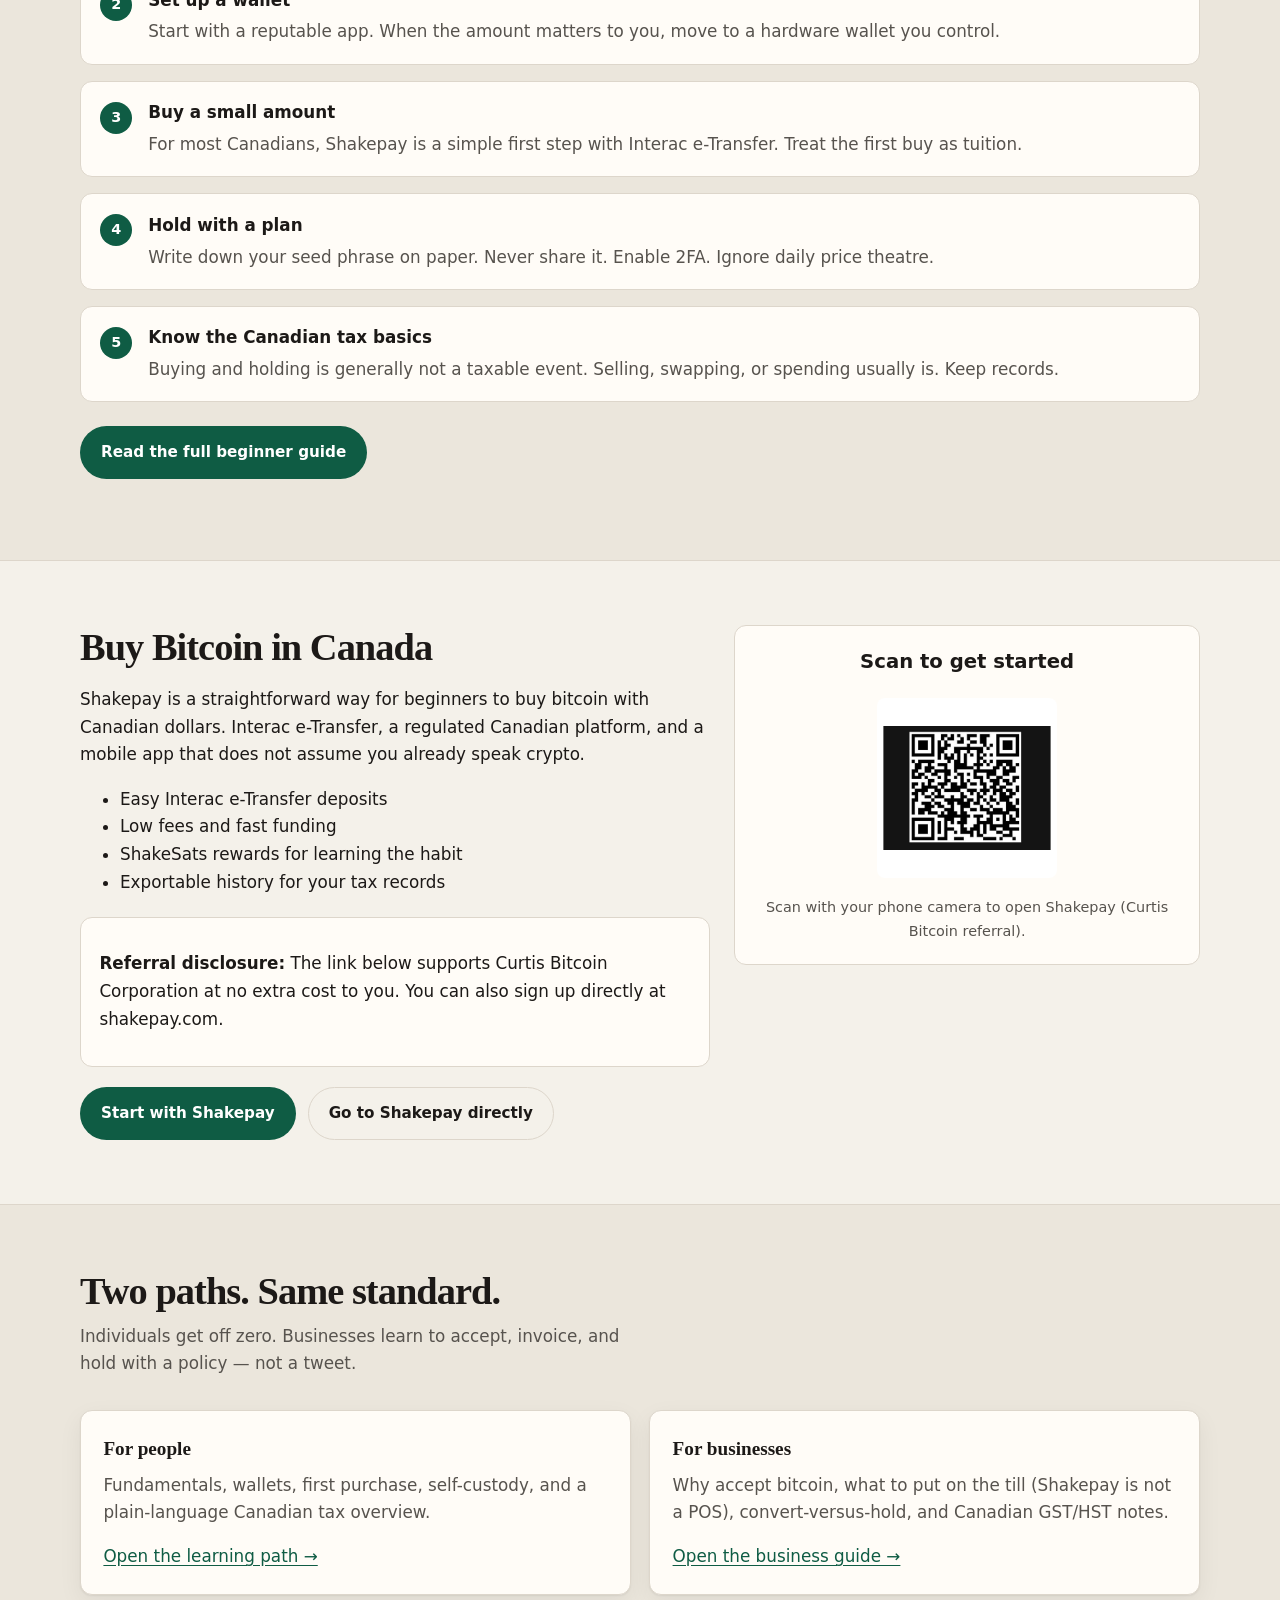
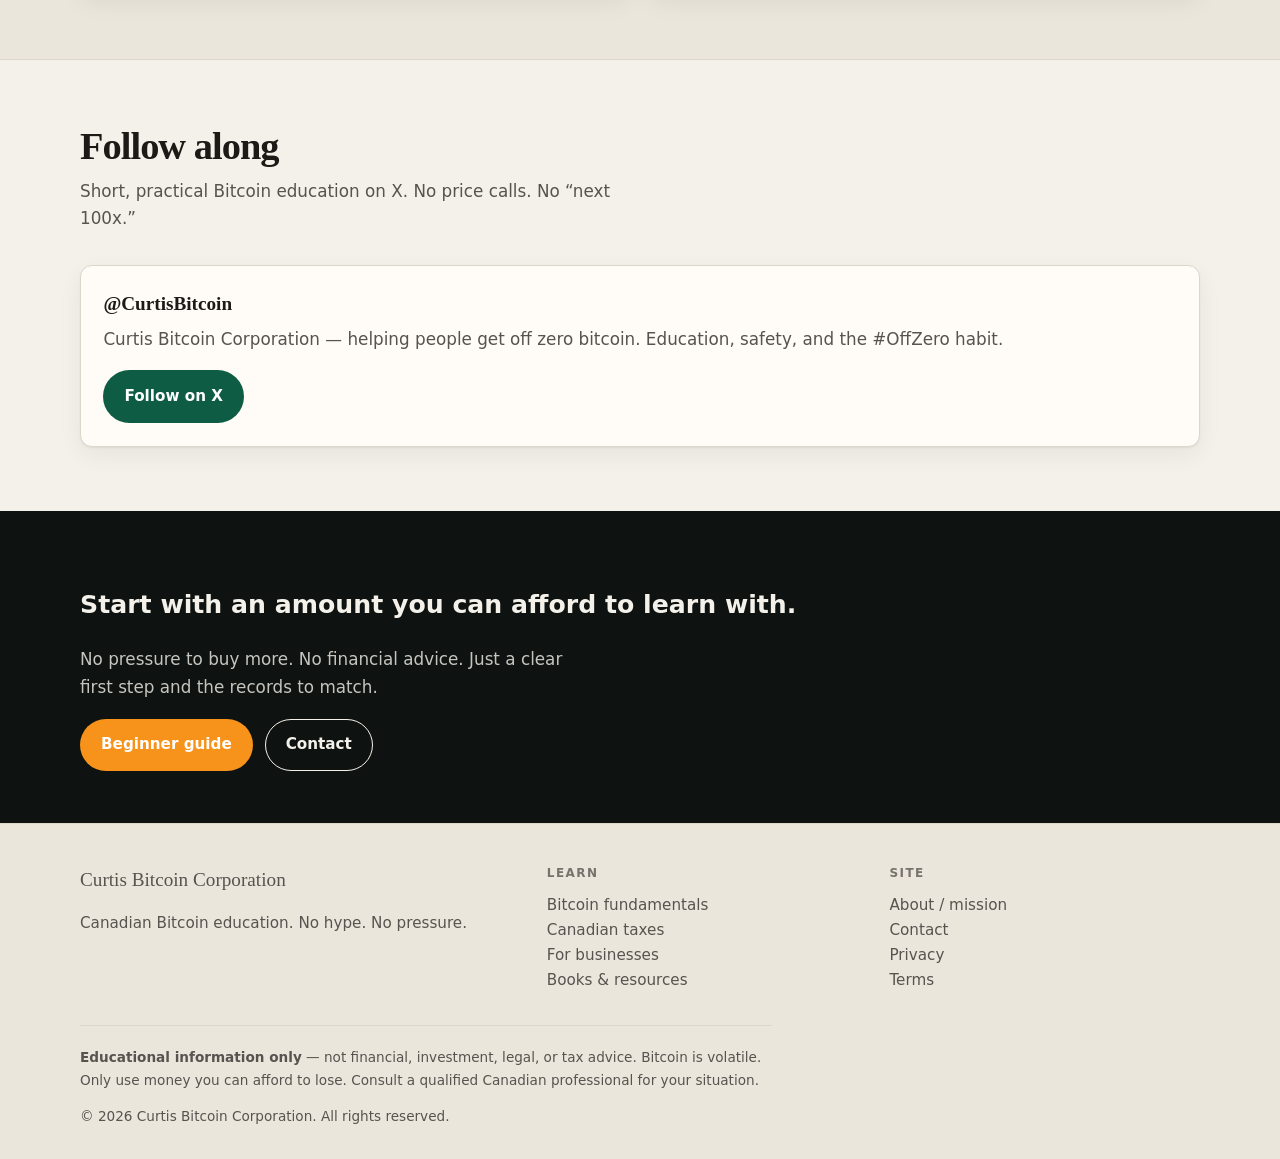
==== commit 364aad80: "Point social links to @CurtisBitcoin on X." ====
--- a/index.html
+++ b/index.html
@@ -179,9 +179,9 @@
         <h2>Follow along</h2>
         <p class="section-intro">Short, practical Bitcoin education on X. No price calls. No “next 100x.”</p>
         <article class="card">
-          <h3>@GStepsLearning</h3>
+          <h3>@CurtisBitcoin</h3>
           <p>Curtis Bitcoin Corporation — helping people get off zero bitcoin. Education, safety, and the #OffZero habit.</p>
-          <p style="margin-top:1rem;"><a class="btn" href="https://x.com/GStepsLearning" target="_blank" rel="noopener noreferrer">Follow on X</a></p>
+          <p style="margin-top:1rem;"><a class="btn" href="https://x.com/CurtisBitcoin" target="_blank" rel="noopener noreferrer">Follow on X</a></p>
         </article>
       </div>
     </section>
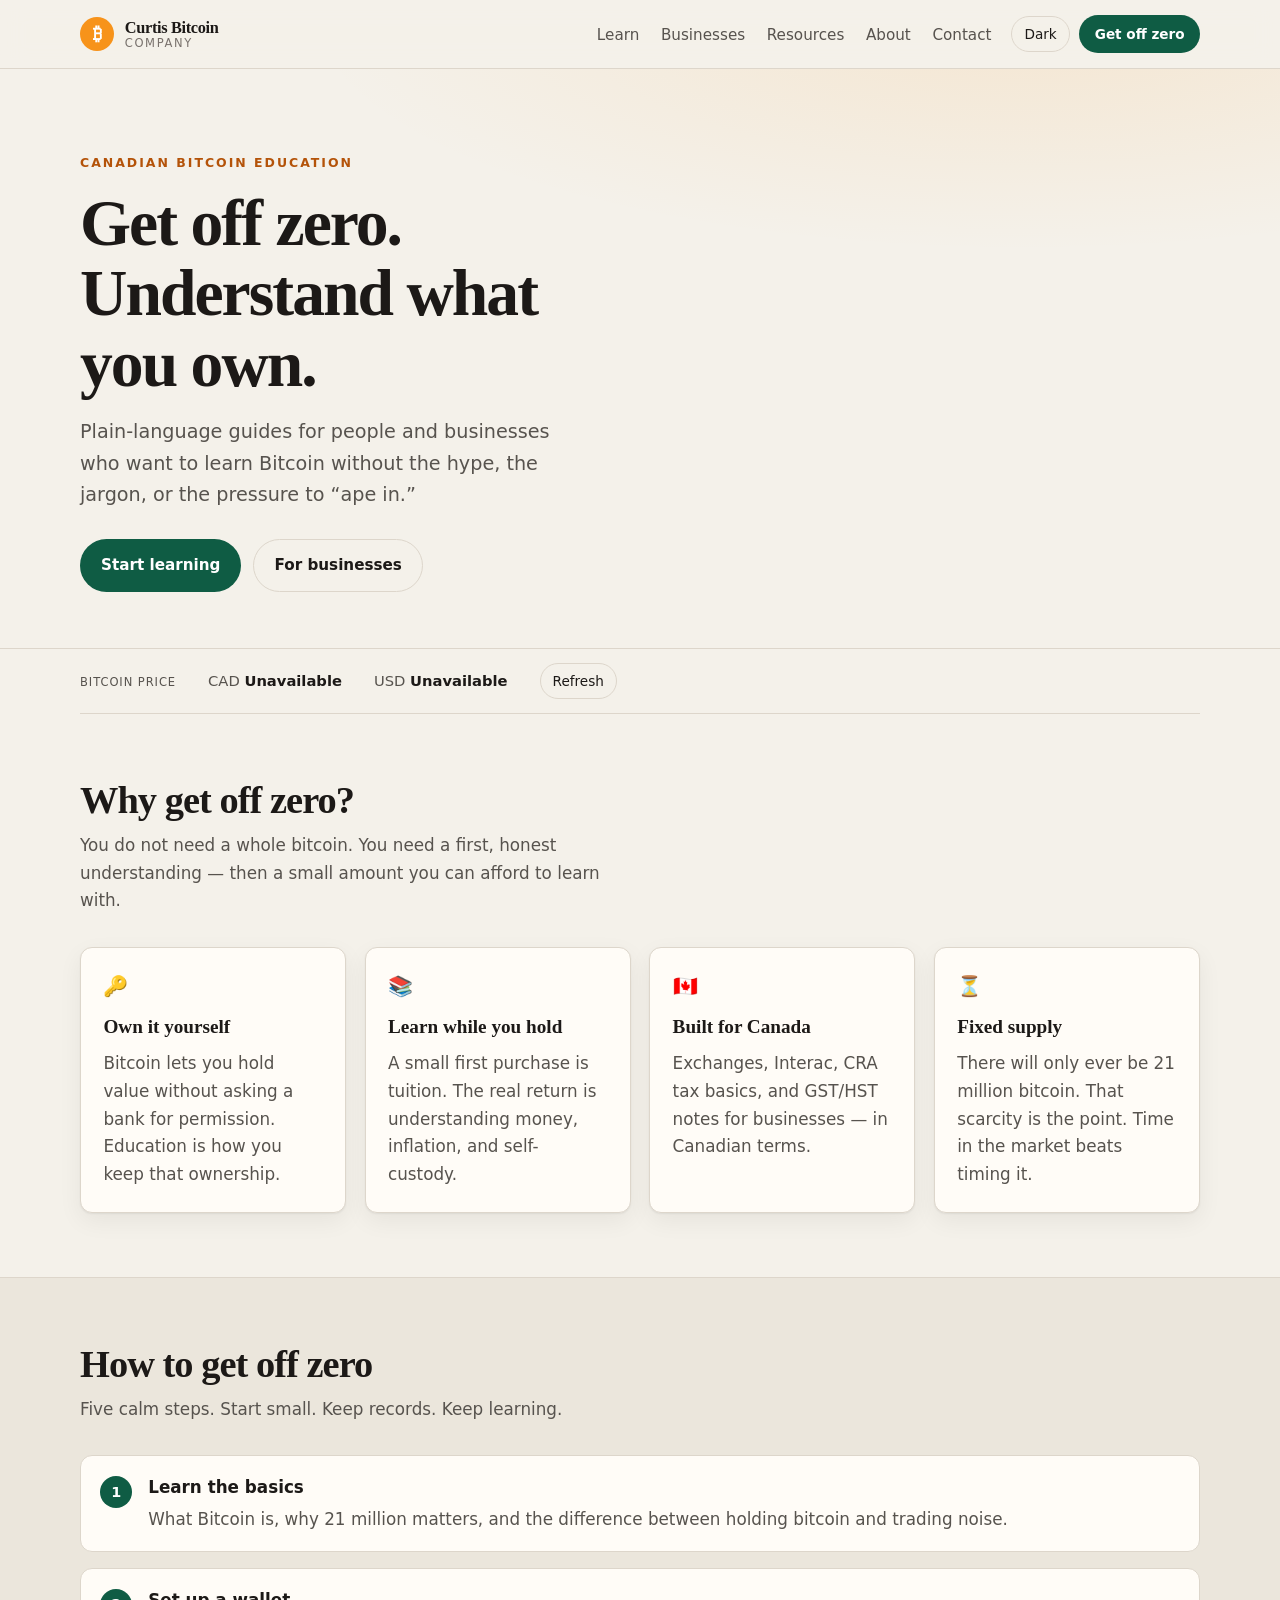
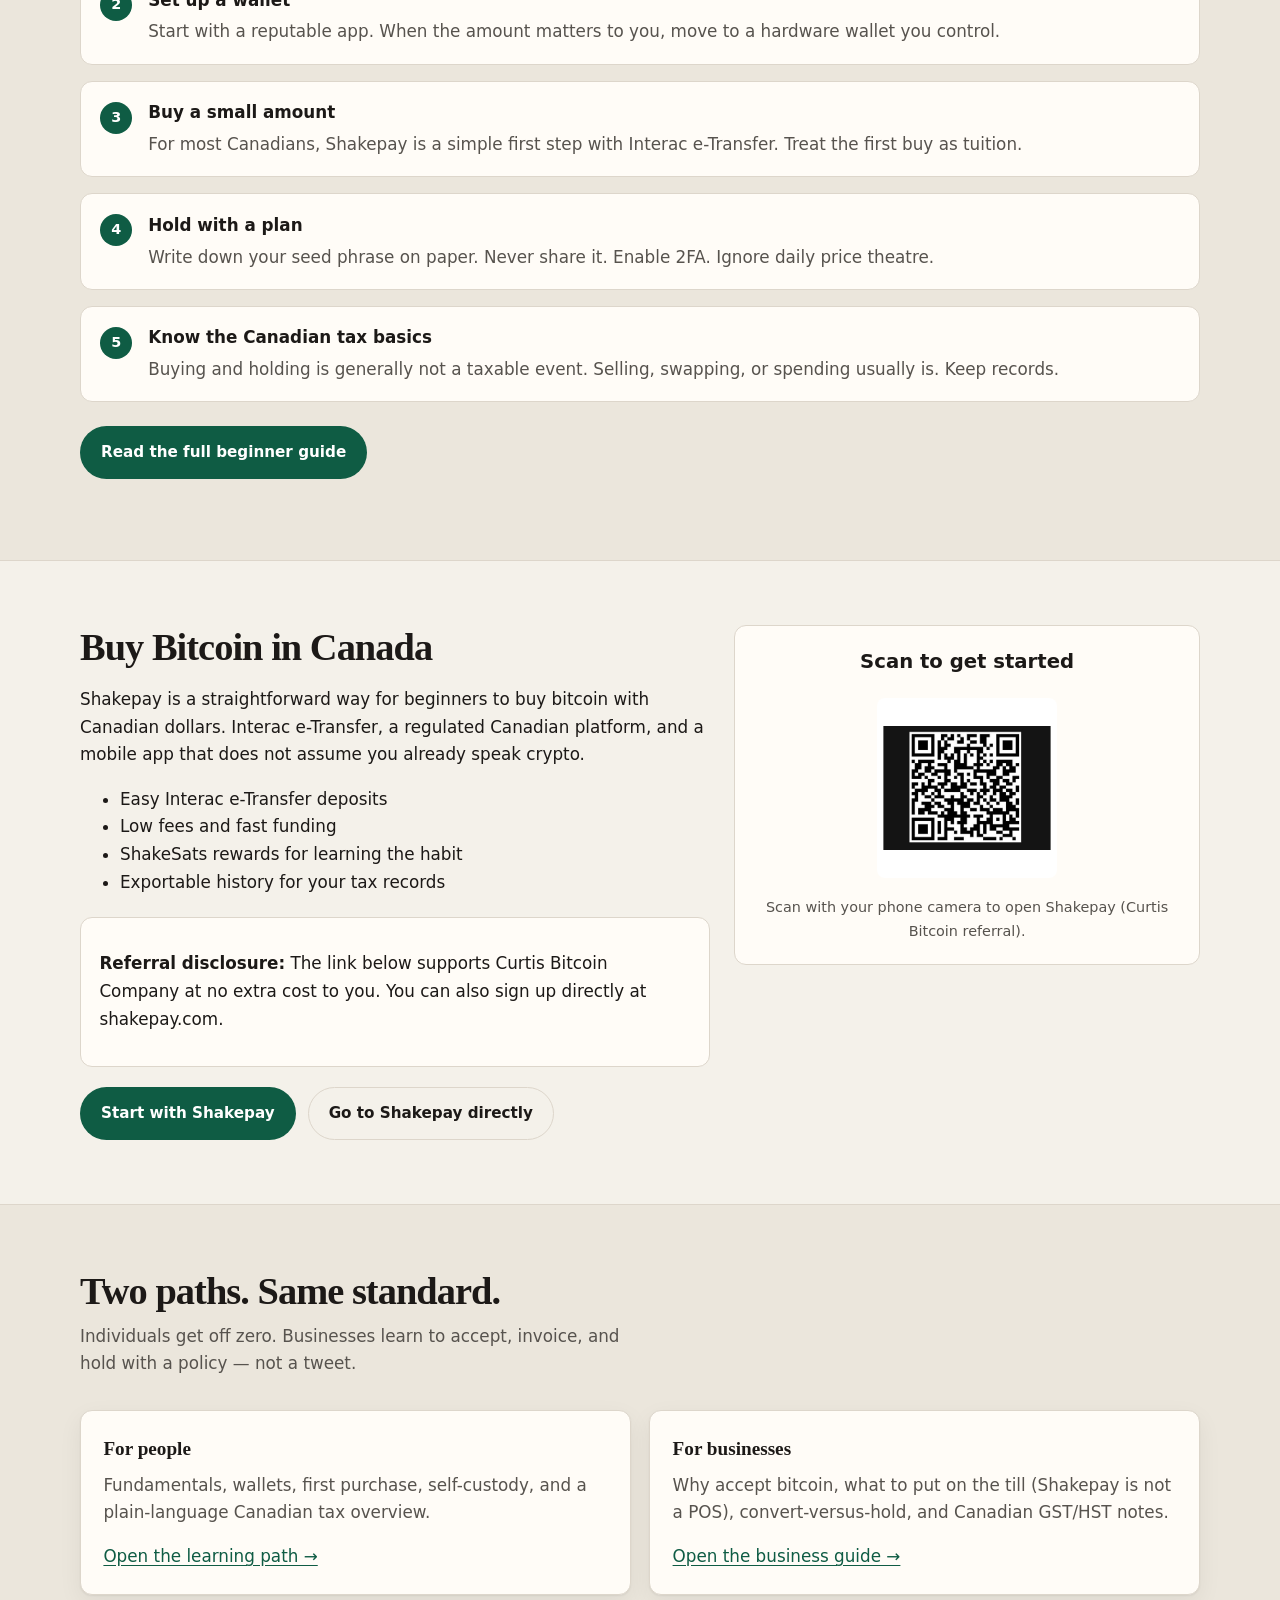
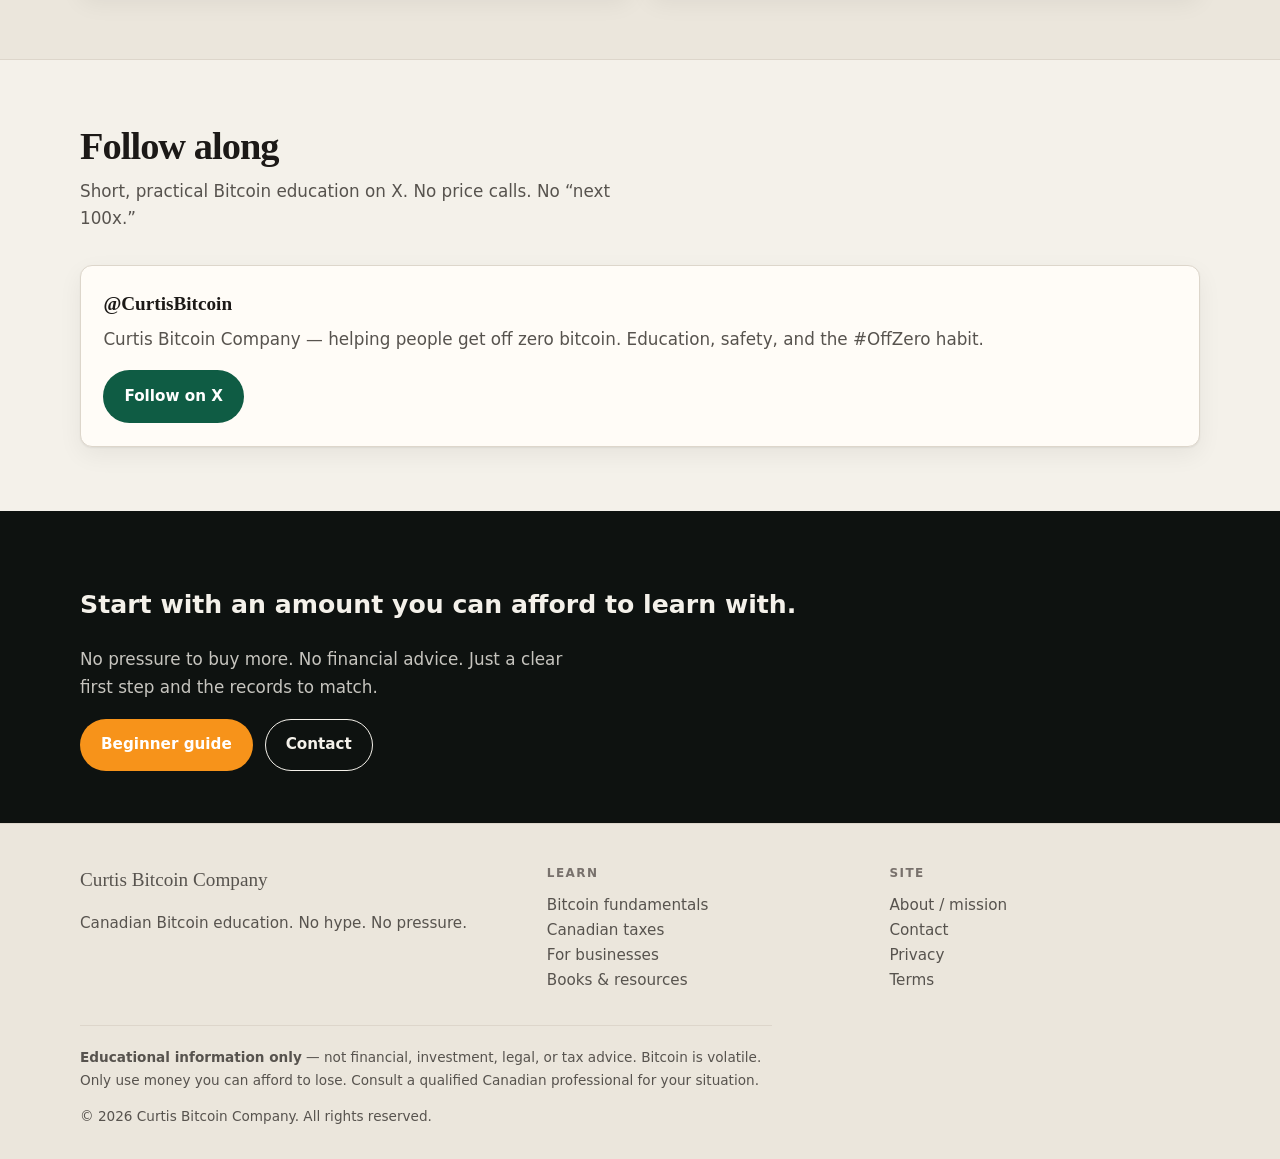
==== commit fb003d62: "Rename Corporation to Company across the site Public brand is now Curtis Bitcoin Company in headers," ====
--- a/index.html
+++ b/index.html
@@ -3,7 +3,7 @@
 <head>
   <meta charset="UTF-8">
   <meta name="viewport" content="width=device-width, initial-scale=1">
-  <title>Get Off Zero with Bitcoin | Curtis Bitcoin Corporation</title>
+  <title>Get Off Zero with Bitcoin | Curtis Bitcoin Company</title>
   <meta name="description" content="Clear, calm Bitcoin education for Canadians. Learn the fundamentals, buy your first bitcoin, understand Canadian taxes, and explore how businesses can accept Bitcoin.">
   <meta name="theme-color" content="#0f5c44">
   <link rel="icon" href="images/favicon.svg" type="image/svg+xml">
@@ -17,7 +17,7 @@
         <span class="brand-mark" aria-hidden="true">₿</span>
         <span class="brand-text">
           <span class="brand-name">Curtis Bitcoin</span>
-          <span class="brand-sub">Corporation</span>
+          <span class="brand-sub">Company</span>
         </span>
       </a>
       <button class="nav-toggle" type="button" aria-expanded="false" aria-controls="site-nav">Menu</button>
@@ -140,7 +140,7 @@
             <li>Exportable history for your tax records</li>
           </ul>
           <div class="note">
-            <p><strong>Referral disclosure:</strong> The link below supports Curtis Bitcoin Corporation at no extra cost to you. You can also sign up directly at shakepay.com.</p>
+            <p><strong>Referral disclosure:</strong> The link below supports Curtis Bitcoin Company at no extra cost to you. You can also sign up directly at shakepay.com.</p>
           </div>
           <div class="btn-row">
             <a class="btn" href="https://shakepay.me/r/VNRET3X" target="_blank" rel="noopener noreferrer">Start with Shakepay</a>
@@ -149,7 +149,7 @@
         </div>
         <aside class="qr-box">
           <h3 style="margin-top:0;">Scan to get started</h3>
-          <img src="images/shakepay-qr.jpg" width="180" height="180" alt="Shakepay referral QR code for Curtis Bitcoin Corporation">
+          <img src="images/shakepay-qr.jpg" width="180" height="180" alt="Shakepay referral QR code for Curtis Bitcoin Company">
           <p>Scan with your phone camera to open Shakepay (Curtis Bitcoin referral).</p>
         </aside>
       </div>
@@ -180,7 +180,7 @@
         <p class="section-intro">Short, practical Bitcoin education on X. No price calls. No “next 100x.”</p>
         <article class="card">
           <h3>@CurtisBitcoin</h3>
-          <p>Curtis Bitcoin Corporation — helping people get off zero bitcoin. Education, safety, and the #OffZero habit.</p>
+          <p>Curtis Bitcoin Company — helping people get off zero bitcoin. Education, safety, and the #OffZero habit.</p>
           <p style="margin-top:1rem;"><a class="btn" href="https://x.com/CurtisBitcoin" target="_blank" rel="noopener noreferrer">Follow on X</a></p>
         </article>
       </div>
@@ -202,7 +202,7 @@
     <div class="wrap">
       <div class="footer-grid">
         <div>
-          <p class="footer-name">Curtis Bitcoin Corporation</p>
+          <p class="footer-name">Curtis Bitcoin Company</p>
           <p class="footer-tag">Canadian Bitcoin education. No hype. No pressure.</p>
         </div>
         <nav aria-label="Learn">
@@ -225,7 +225,7 @@
         </nav>
       </div>
       <p class="disclaimer"><strong>Educational information only</strong> — not financial, investment, legal, or tax advice. Bitcoin is volatile. Only use money you can afford to lose. Consult a qualified Canadian professional for your situation.</p>
-      <p class="copyright">&copy; 2026 Curtis Bitcoin Corporation. All rights reserved.</p>
+      <p class="copyright">&copy; 2026 Curtis Bitcoin Company. All rights reserved.</p>
     </div>
   </footer>
   <script src="js/site.js"></script>
--- a/css/styles.css
+++ b/css/styles.css
@@ -1,4 +1,4 @@
-/* Curtis Bitcoin Corporation — design system
+/* Curtis Bitcoin Company — design system
    Professional, calm, Bitcoin-aligned. Light/dark via data-theme. */
 
 :root {
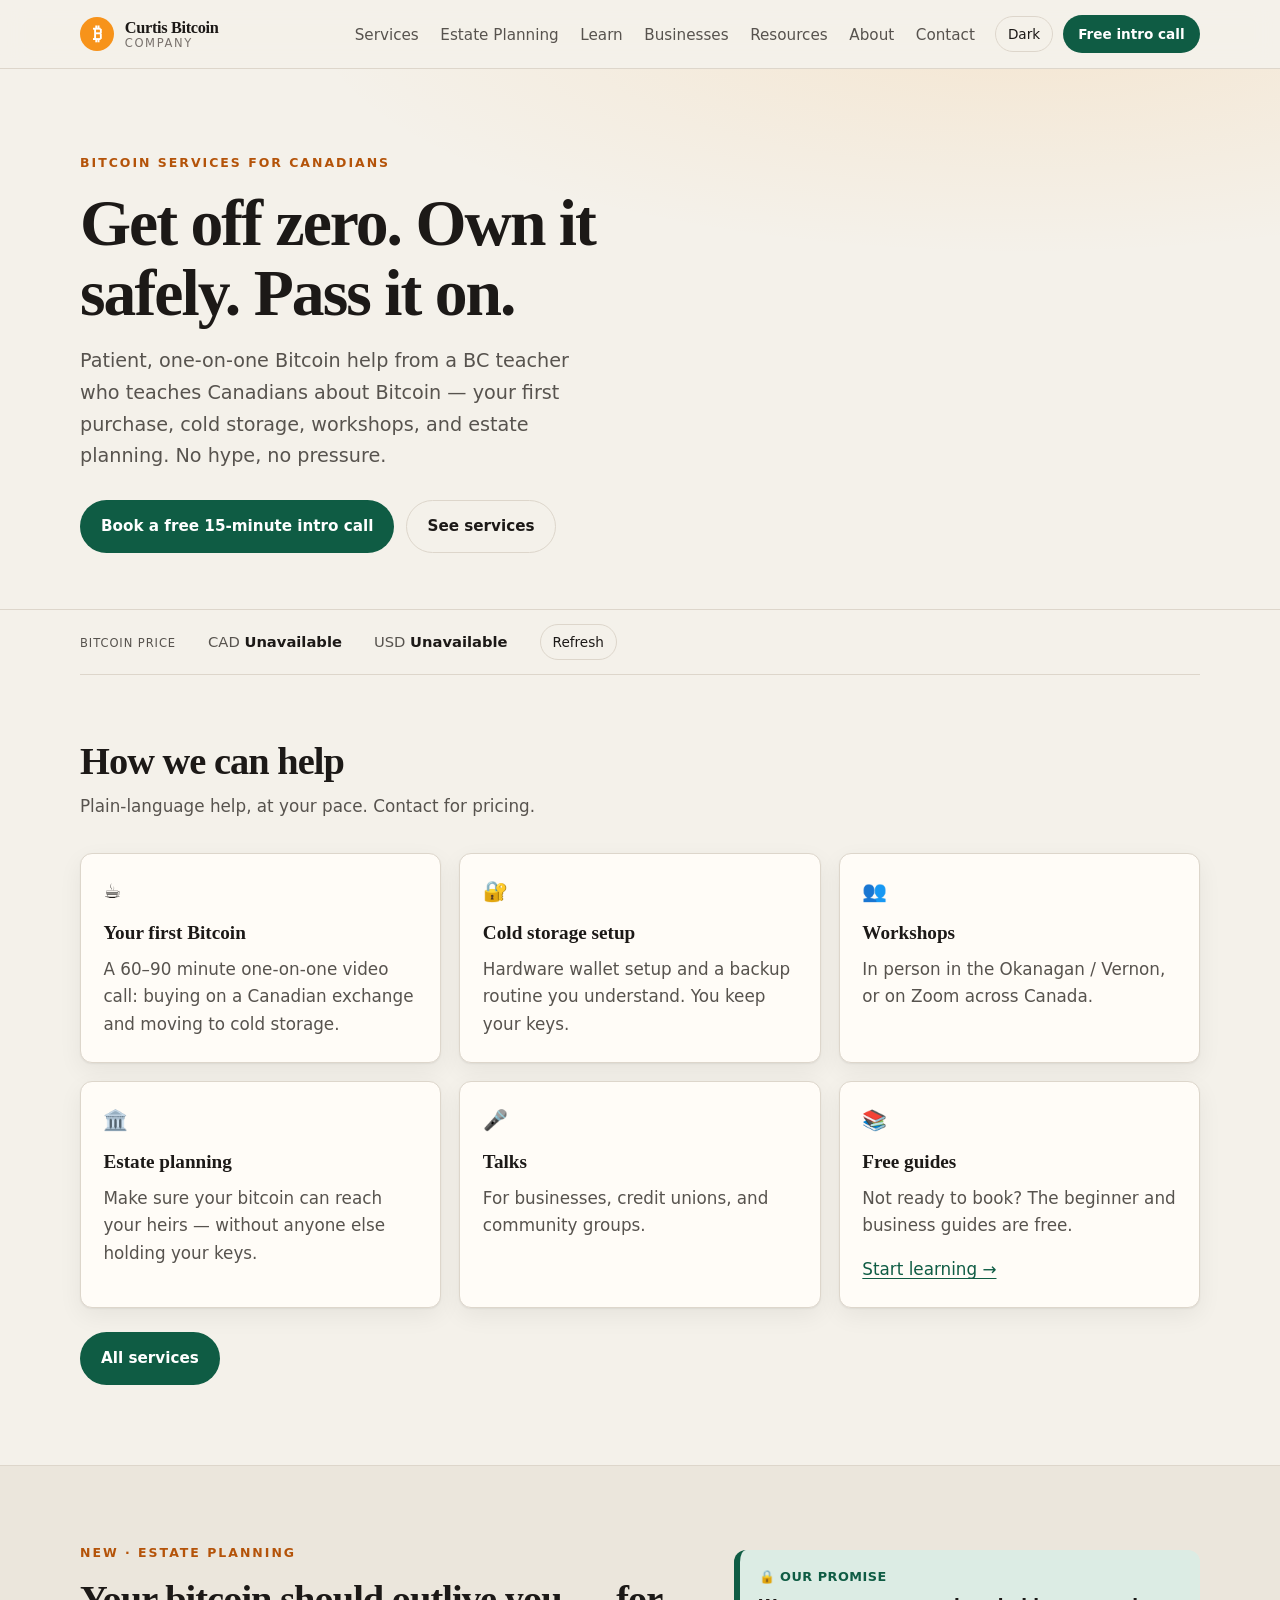
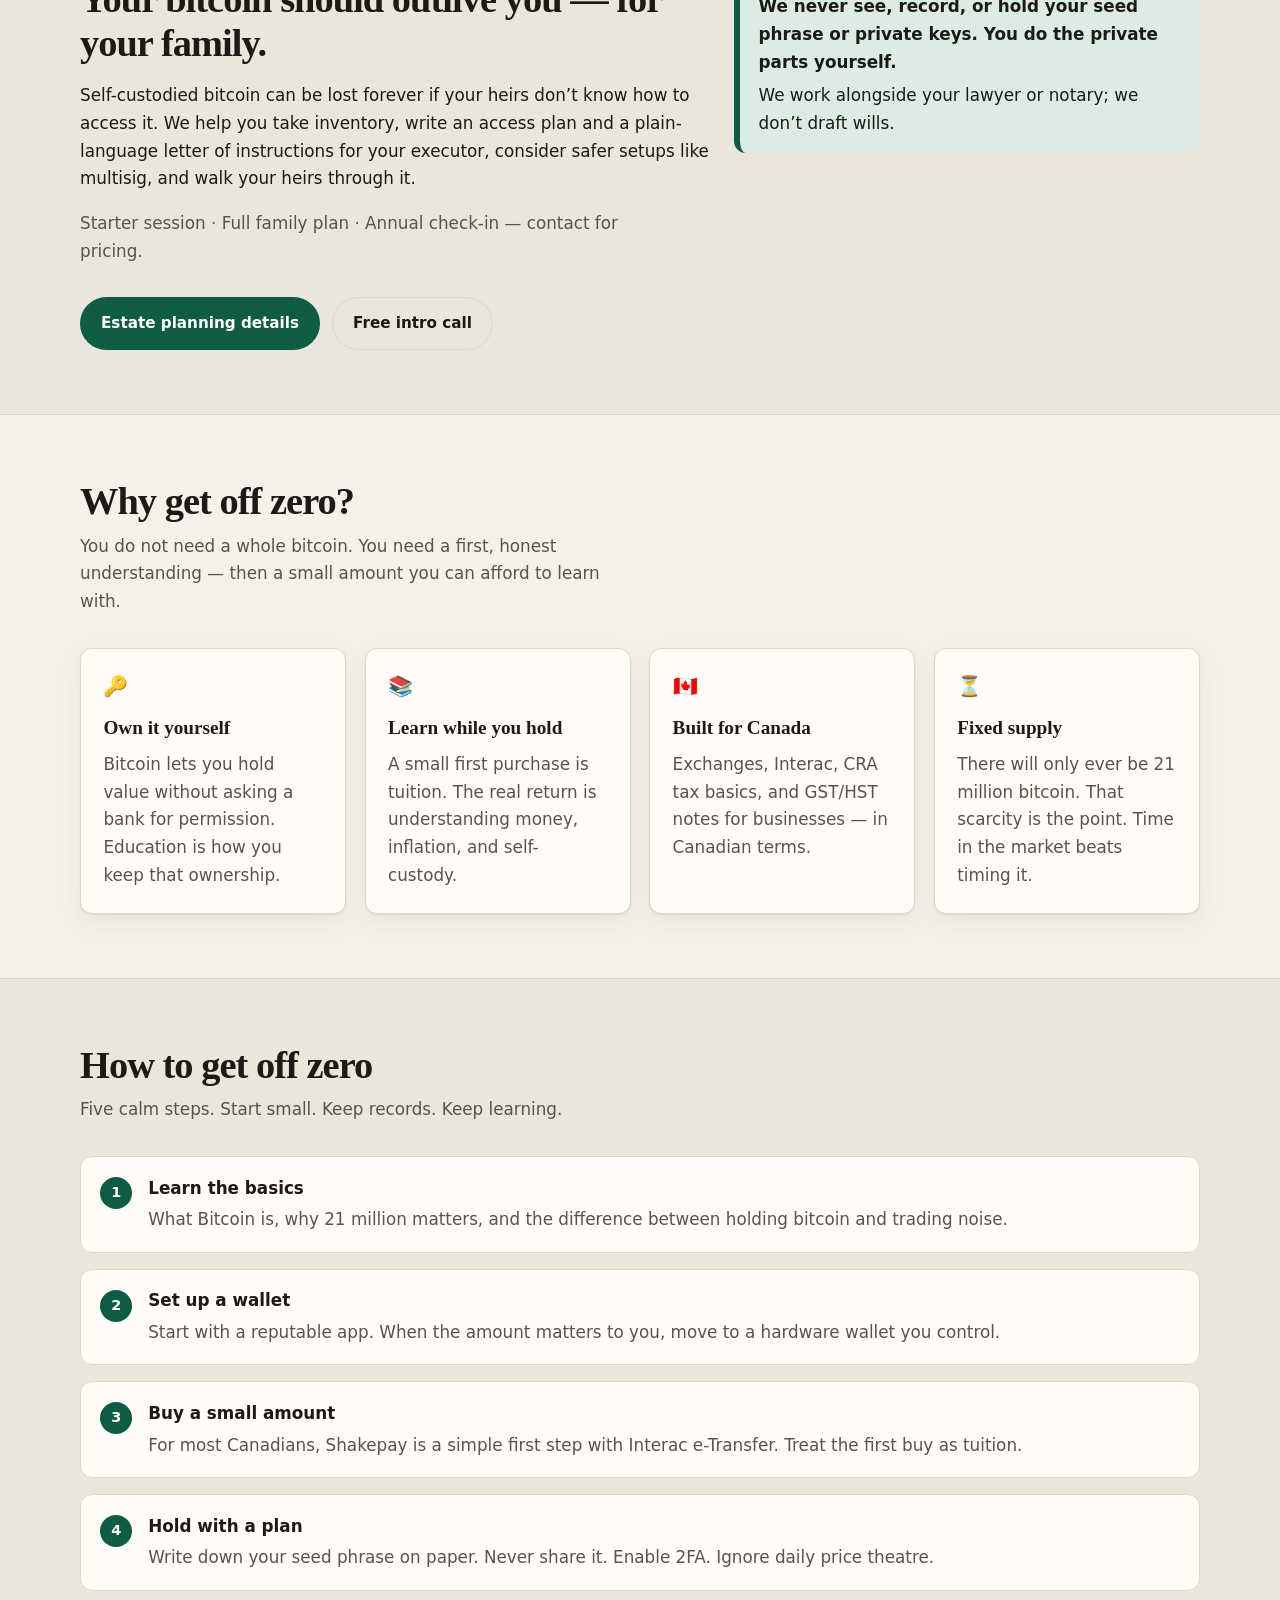
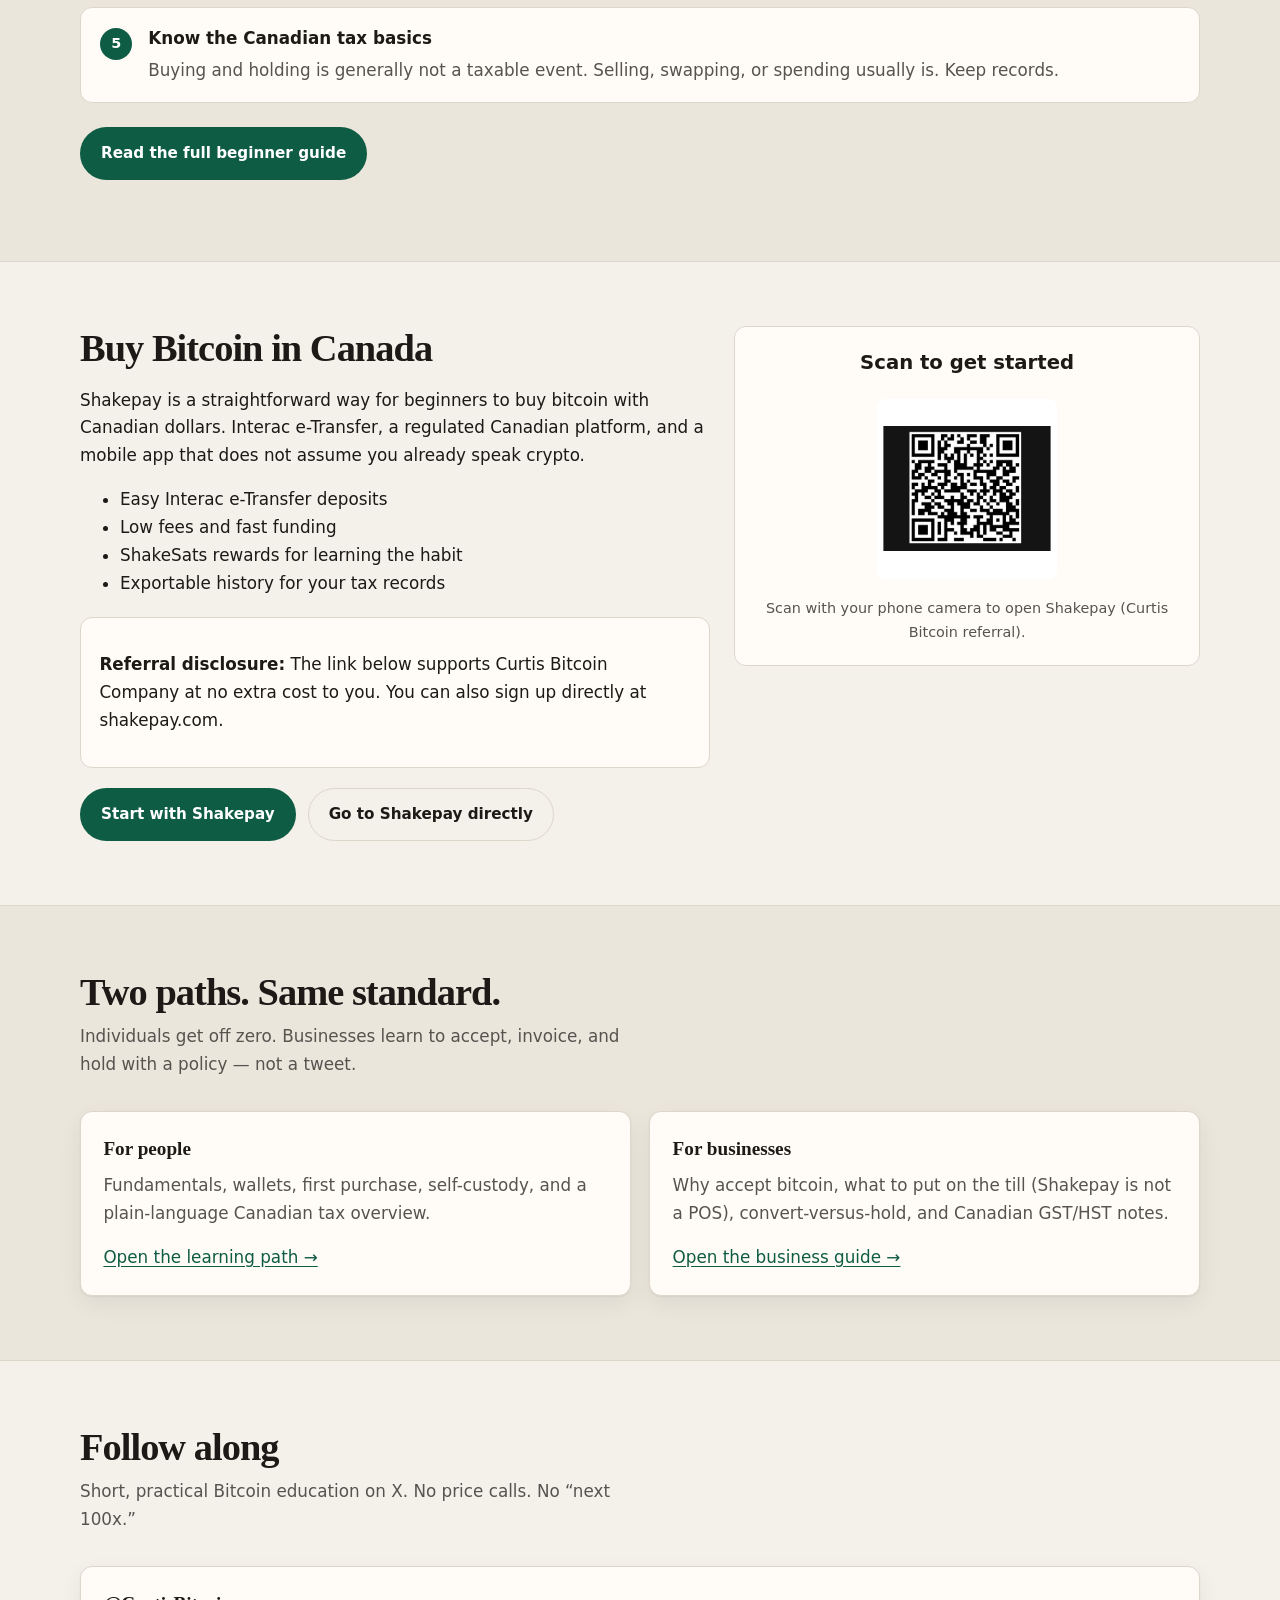
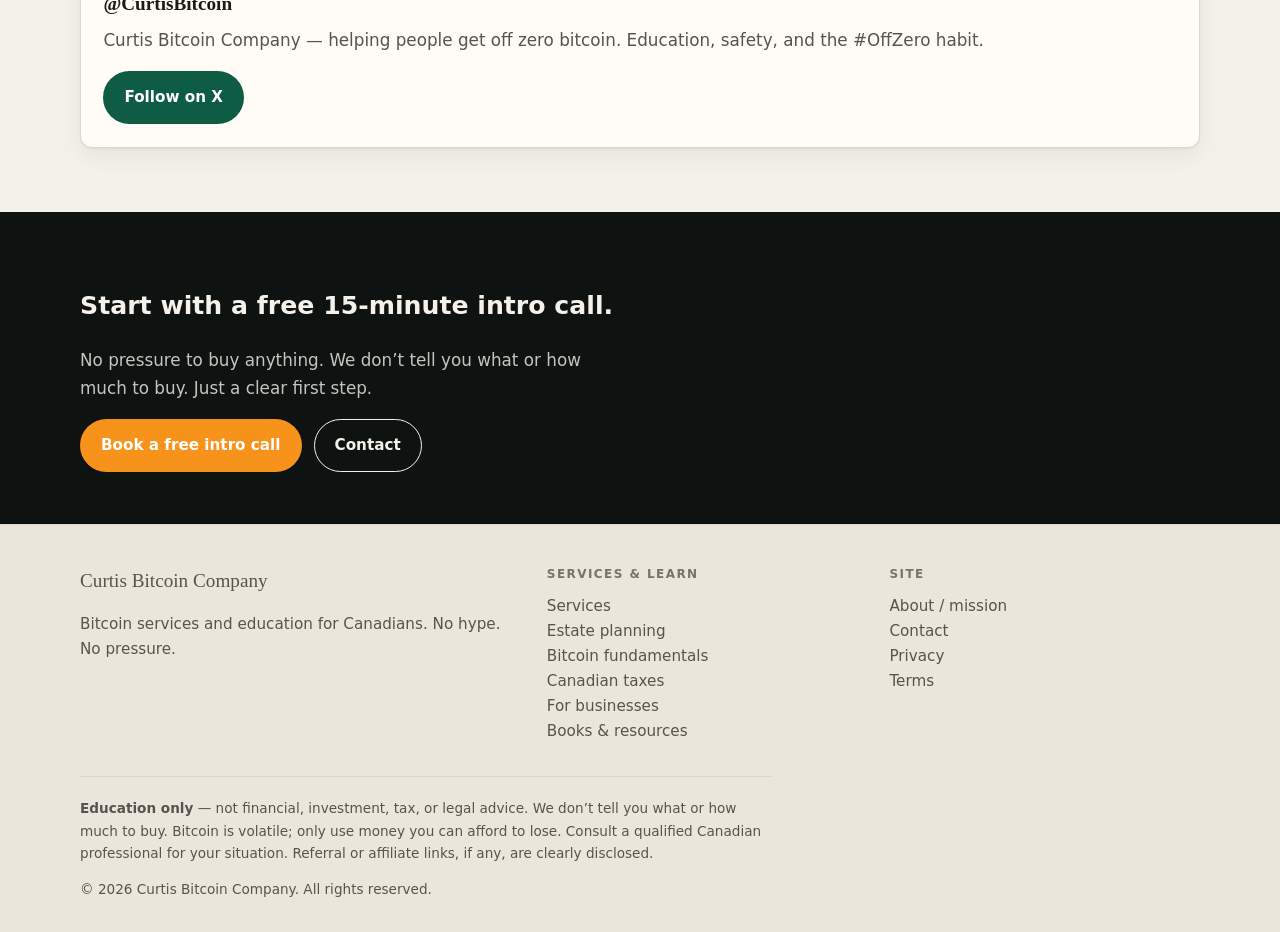
==== commit 5e80bcee: "Refocus site on Bitcoin services + estate planning section" ====
--- a/index.html
+++ b/index.html
@@ -3,8 +3,8 @@
 <head>
   <meta charset="UTF-8">
   <meta name="viewport" content="width=device-width, initial-scale=1">
-  <title>Get Off Zero with Bitcoin | Curtis Bitcoin Company</title>
-  <meta name="description" content="Clear, calm Bitcoin education for Canadians. Learn the fundamentals, buy your first bitcoin, understand Canadian taxes, and explore how businesses can accept Bitcoin.">
+  <title>Bitcoin Services &amp; Estate Planning for Canadians | Curtis Bitcoin Company</title>
+  <meta name="description" content="Bitcoin services for Canadians from a BC teacher: first-Bitcoin sessions, cold storage setup, workshops, talks, and Bitcoin estate planning. Book a free 15-minute intro call.">
   <meta name="theme-color" content="#0f5c44">
   <link rel="icon" href="images/favicon.svg" type="image/svg+xml">
   <link rel="stylesheet" href="css/styles.css">
@@ -23,6 +23,8 @@
       <button class="nav-toggle" type="button" aria-expanded="false" aria-controls="site-nav">Menu</button>
       <nav id="site-nav" class="site-nav" aria-label="Primary">
         <ul>
+          <li><a href="pages/services.html">Services</a></li>
+          <li><a href="pages/estate-planning.html">Estate Planning</a></li>
           <li><a href="pages/learn.html">Learn</a></li>
           <li><a href="pages/businesses.html">Businesses</a></li>
           <li><a href="pages/resources.html">Resources</a></li>
@@ -32,7 +34,7 @@
       </nav>
       <div class="header-actions">
         <button class="theme-toggle" type="button" data-theme-toggle>Dark</button>
-        <a class="btn btn-sm" href="pages/learn.html">Get off zero</a>
+        <a class="btn btn-sm" href="mailto:info@curtisbitcoin.ca?subject=Free%2015-minute%20intro%20call">Free intro call</a>
       </div>
     </div>
   </header>
@@ -40,12 +42,12 @@
   <main id="main">
     <section class="hero">
       <div class="wrap">
-        <p class="eyebrow">Canadian Bitcoin education</p>
-        <h1>Get off zero. Understand what you own.</h1>
-        <p class="lede">Plain-language guides for people and businesses who want to learn Bitcoin without the hype, the jargon, or the pressure to “ape in.”</p>
+        <p class="eyebrow">Bitcoin services for Canadians</p>
+        <h1>Get off zero. Own it safely. Pass it on.</h1>
+        <p class="lede">Patient, one-on-one Bitcoin help from a BC teacher who teaches Canadians about Bitcoin — your first purchase, cold storage, workshops, and estate planning. No hype, no pressure.</p>
         <div class="btn-row">
-          <a class="btn" href="pages/learn.html">Start learning</a>
-          <a class="btn btn-ghost" href="pages/businesses.html">For businesses</a>
+          <a class="btn" href="mailto:info@curtisbitcoin.ca?subject=Free%2015-minute%20intro%20call">Book a free 15-minute intro call</a>
+          <a class="btn btn-ghost" href="pages/services.html">See services</a>
         </div>
       </div>
     </section>
@@ -58,6 +60,59 @@
         <button class="theme-toggle" type="button" id="btc-refresh">Refresh</button>
       </div>
     </div>
+
+    <section class="section" id="services">
+      <div class="wrap">
+        <h2>How we can help</h2>
+        <p class="section-intro">Plain-language help, at your pace. Contact for pricing.</p>
+        <div class="grid-3">
+          <article class="card">
+            <span class="icon" aria-hidden="true">☕</span>
+            <h3>Your first Bitcoin</h3>
+            <p>A 60–90 minute one-on-one video call: buying on a Canadian exchange and moving to cold storage.</p>
+          </article>
+          <article class="card">
+            <span class="icon" aria-hidden="true">🔐</span>
+            <h3>Cold storage setup</h3>
+            <p>Hardware wallet setup and a backup routine you understand. You keep your keys.</p>
+          </article>
+          <article class="card">
+            <span class="icon" aria-hidden="true">👥</span>
+            <h3>Workshops</h3>
+            <p>In person in the Okanagan / Vernon, or on Zoom across Canada.</p>
+          </article>
+          <article class="card">
+            <span class="icon" aria-hidden="true">🏛️</span>
+            <h3>Estate planning</h3>
+            <p>Make sure your bitcoin can reach your heirs — without anyone else holding your keys.</p>
+          </article>
+          <article class="card">
+            <span class="icon" aria-hidden="true">🎤</span>
+            <h3>Talks</h3>
+            <p>For businesses, credit unions, and community groups.</p>
+          </article>
+          <article class="card">
+            <span class="icon" aria-hidden="true">📚</span>
+            <h3>Free guides</h3>
+            <p>Not ready to book? The beginner and business guides are free.</p> <p style="margin-top:1rem;"><a href="pages/learn.html">Start learning →</a></p>
+          </article>
+        </div>
+        <p style="margin-top:1.5rem;"><a class="btn" href="pages/services.html">All services</a></p>
+      </div>
+    </section>
+
+    <section class="section section-alt" id="estate-planning">
+      <div class="wrap split">
+        <div>
+          <p class="eyebrow">New · Estate planning</p>
+          <h2>Your bitcoin should outlive you — for your family.</h2>
+          <p>Self-custodied bitcoin can be lost forever if your heirs don’t know how to access it. We help you take inventory, write an access plan and a plain-language letter of instructions for your executor, consider safer setups like multisig, and walk your heirs through it.</p>
+          <p class="section-intro">Starter session · Full family plan · Annual check-in — contact for pricing.</p>
+          <div class="btn-row"><a class="btn" href="pages/estate-planning.html">Estate planning details</a><a class="btn btn-ghost" href="mailto:info@curtisbitcoin.ca?subject=Free%2015-minute%20intro%20call">Free intro call</a></div>
+        </div>
+        <aside><div class="callout trust"><p class="trust-title">🔒 Our promise</p><p><strong>We never see, record, or hold your seed phrase or private keys. You do the private parts yourself.</strong></p><p>We work alongside your lawyer or notary; we don’t draft wills.</p></div></aside>
+      </div>
+    </section>
 
     <section class="section">
       <div class="wrap">
@@ -188,10 +243,10 @@
 
     <section class="cta-band">
       <div class="wrap">
-        <h2>Start with an amount you can afford to learn with.</h2>
-        <p>No pressure to buy more. No financial advice. Just a clear first step and the records to match.</p>
+        <h2>Start with a free 15-minute intro call.</h2>
+        <p>No pressure to buy anything. We don’t tell you what or how much to buy. Just a clear first step.</p>
         <div class="btn-row">
-          <a class="btn" href="pages/learn.html">Beginner guide</a>
+          <a class="btn" href="mailto:info@curtisbitcoin.ca?subject=Free%2015-minute%20intro%20call">Book a free intro call</a>
           <a class="btn btn-ghost" href="pages/contact.html">Contact</a>
         </div>
       </div>
@@ -203,11 +258,13 @@
       <div class="footer-grid">
         <div>
           <p class="footer-name">Curtis Bitcoin Company</p>
-          <p class="footer-tag">Canadian Bitcoin education. No hype. No pressure.</p>
+          <p class="footer-tag">Bitcoin services and education for Canadians. No hype. No pressure.</p>
         </div>
         <nav aria-label="Learn">
-          <h3>Learn</h3>
+          <h3>Services &amp; Learn</h3>
           <ul>
+            <li><a href="pages/services.html">Services</a></li>
+            <li><a href="pages/estate-planning.html">Estate planning</a></li>
             <li><a href="pages/learn.html">Bitcoin fundamentals</a></li>
             <li><a href="pages/learn.html#taxes">Canadian taxes</a></li>
             <li><a href="pages/businesses.html">For businesses</a></li>
@@ -224,7 +281,7 @@
           </ul>
         </nav>
       </div>
-      <p class="disclaimer"><strong>Educational information only</strong> — not financial, investment, legal, or tax advice. Bitcoin is volatile. Only use money you can afford to lose. Consult a qualified Canadian professional for your situation.</p>
+      <p class="disclaimer"><strong>Education only</strong> — not financial, investment, tax, or legal advice. We don’t tell you what or how much to buy. Bitcoin is volatile; only use money you can afford to lose. Consult a qualified Canadian professional for your situation. Referral or affiliate links, if any, are clearly disclosed.</p>
       <p class="copyright">&copy; 2026 Curtis Bitcoin Company. All rights reserved.</p>
     </div>
   </footer>
--- a/css/styles.css
+++ b/css/styles.css
@@ -606,3 +606,9 @@
   body { background: #fff; color: #111; }
   a { color: #111; }
 }
+
+/* Trust promise */
+.trust { border-left-width: 6px; }
+.trust p { margin: 0.35rem 0 0; }
+.trust .trust-title { margin: 0; font-weight: 700; letter-spacing: 0.04em; text-transform: uppercase; font-size: 0.8rem; color: var(--primary); }
+@media (max-width: 860px) { .grid-3 { grid-template-columns: 1fr; } }
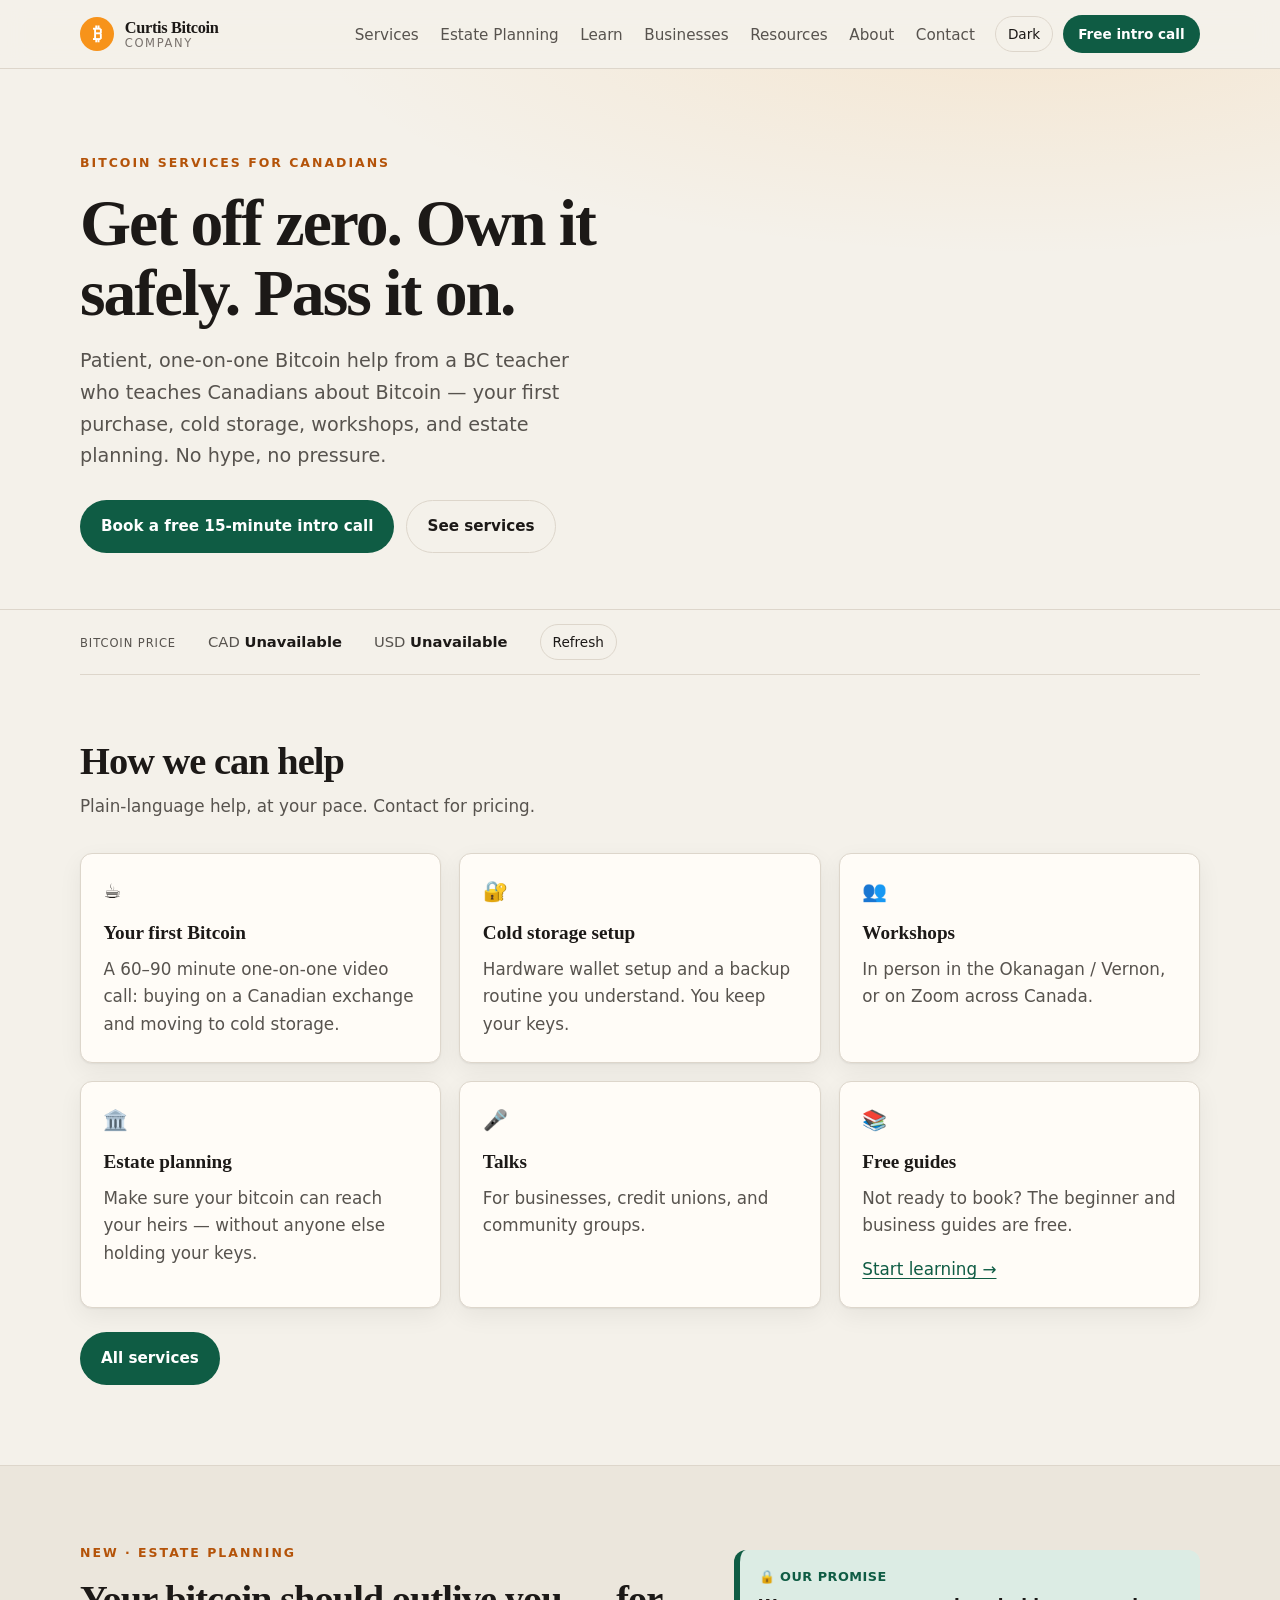
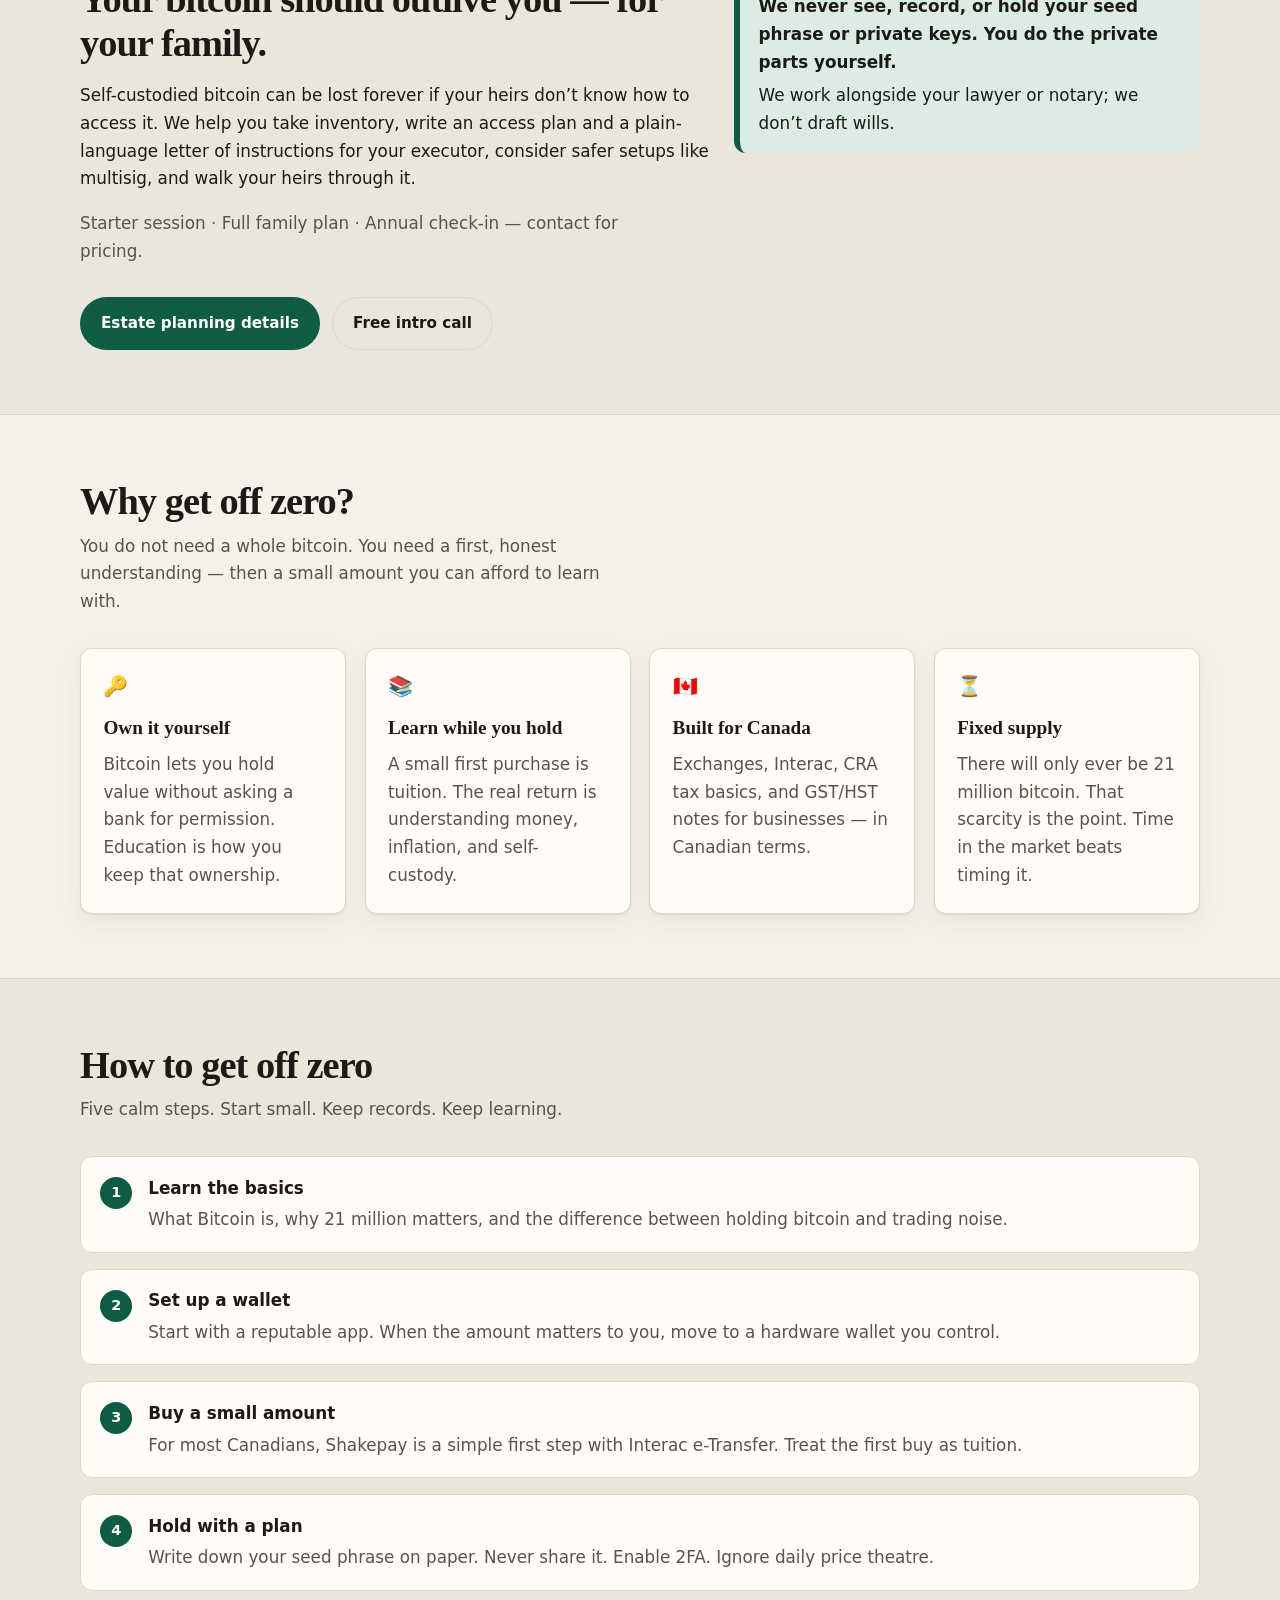
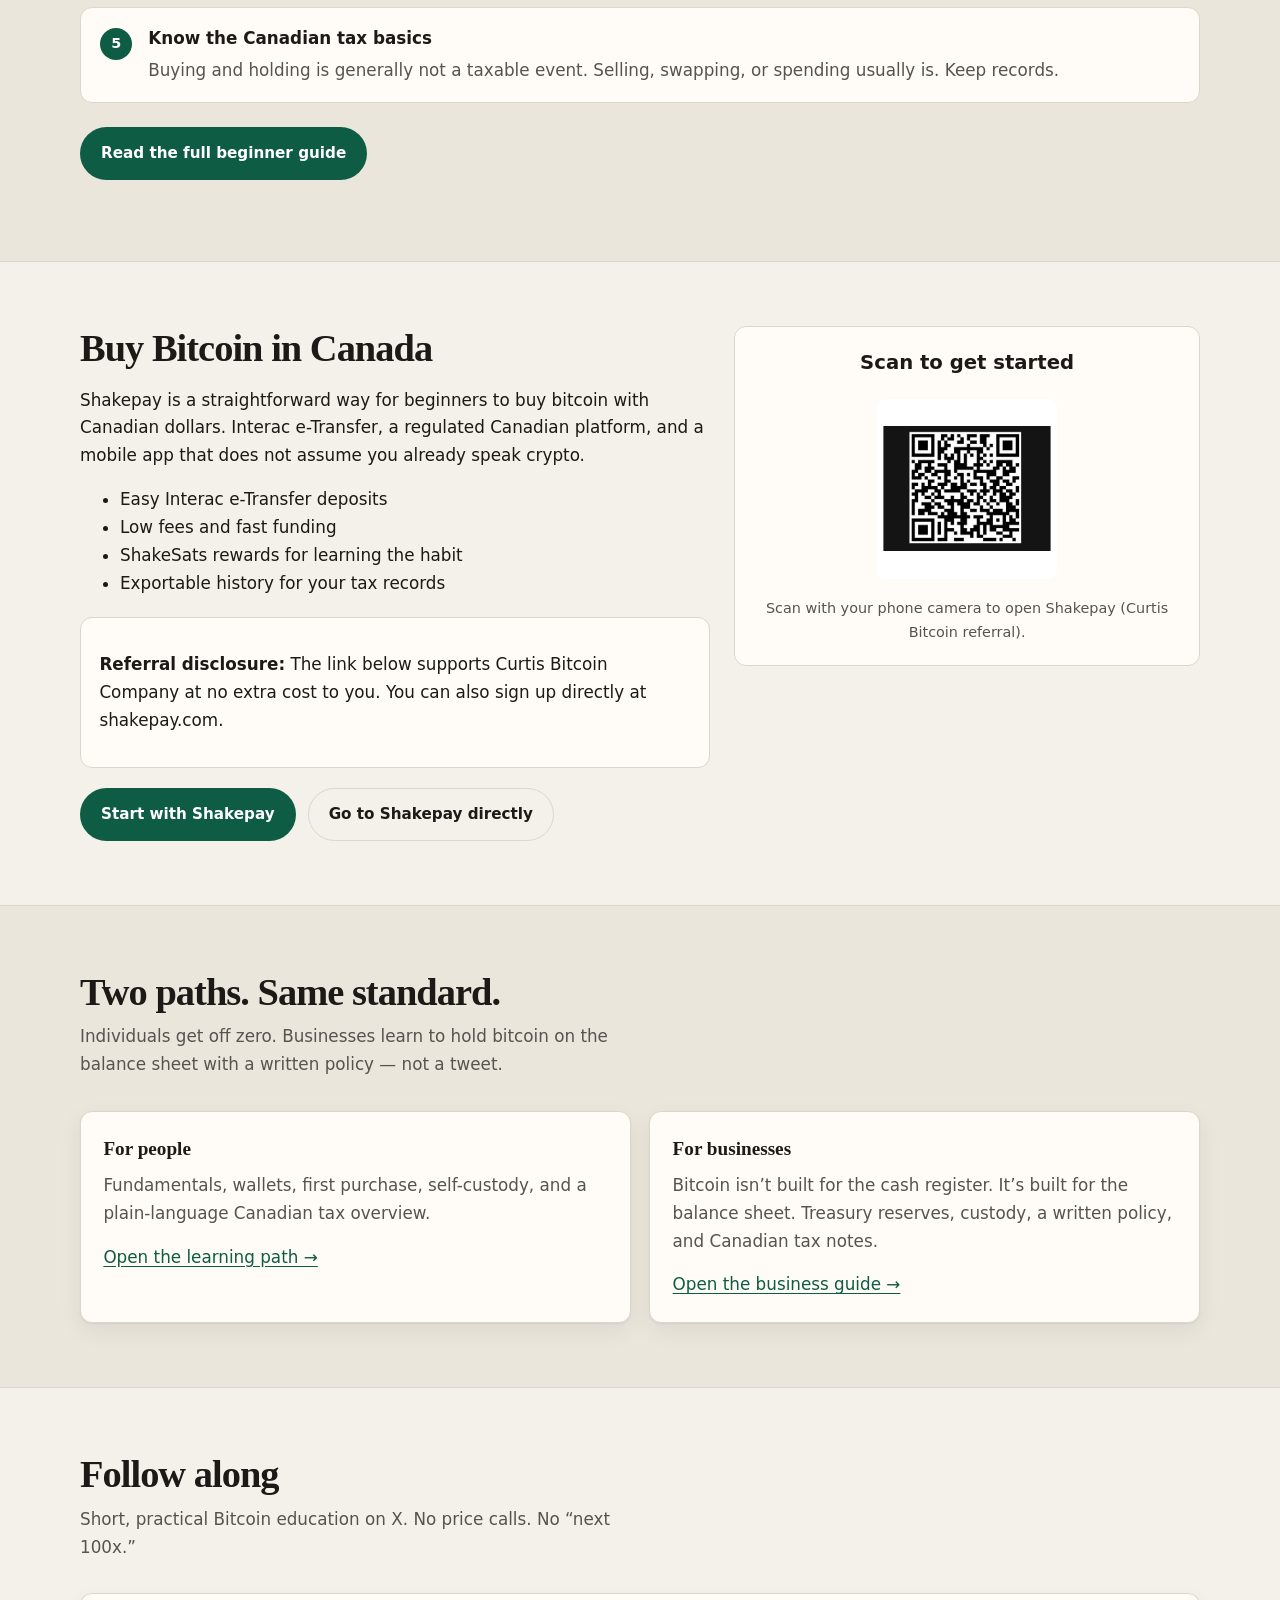
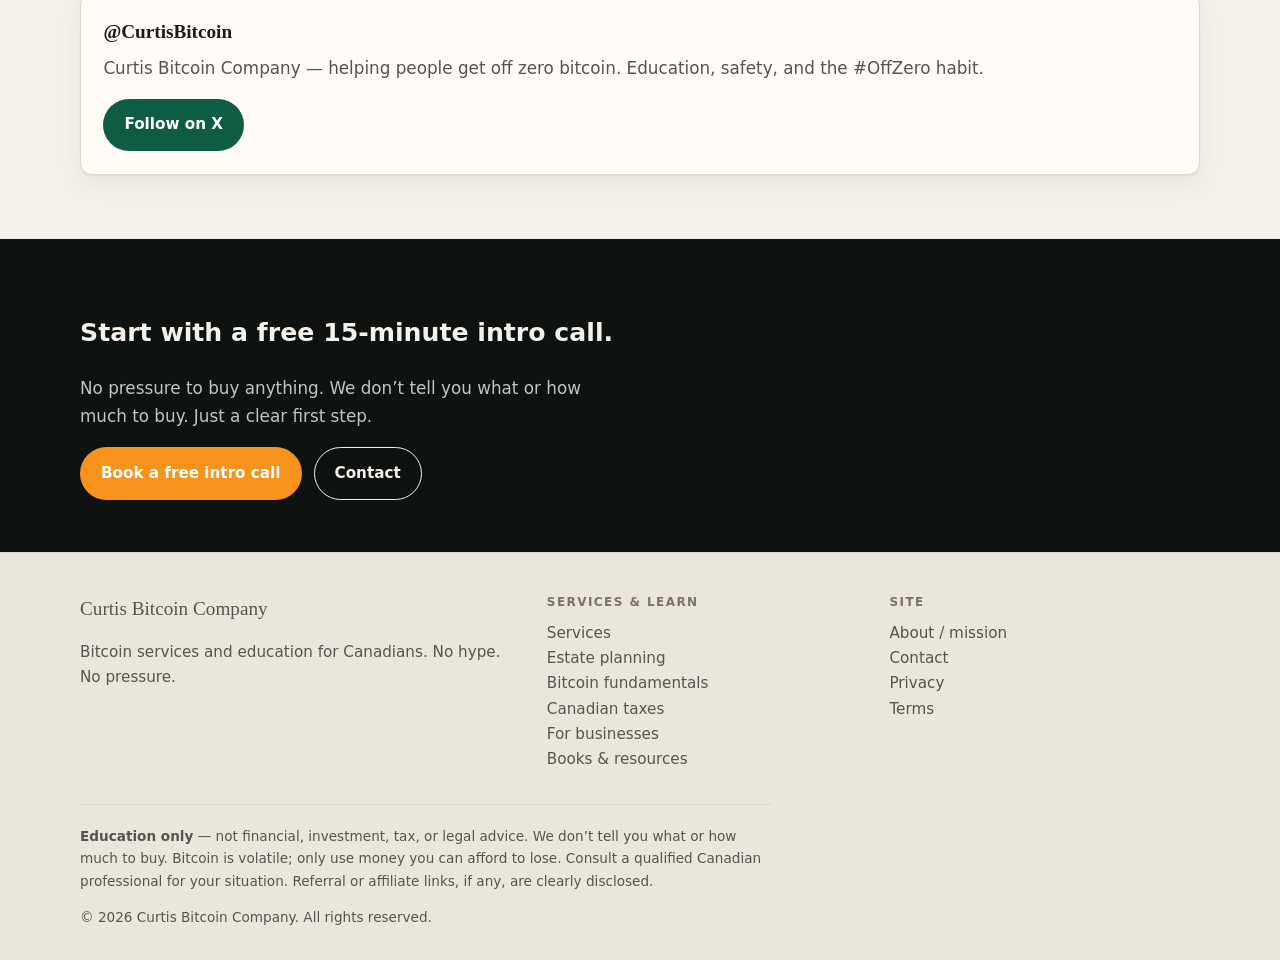
==== commit 473596ec: "Reposition business offer: Bitcoin as treasury/balance-sheet reserve, not checkout" ====
--- a/index.html
+++ b/index.html
@@ -213,7 +213,7 @@
     <section class="section section-alt">
       <div class="wrap">
         <h2>Two paths. Same standard.</h2>
-        <p class="section-intro">Individuals get off zero. Businesses learn to accept, invoice, and hold with a policy — not a tweet.</p>
+        <p class="section-intro">Individuals get off zero. Businesses learn to hold bitcoin on the balance sheet with a written policy — not a tweet.</p>
         <div class="grid-2">
           <article class="card">
             <h3>For people</h3>
@@ -222,7 +222,7 @@
           </article>
           <article class="card">
             <h3>For businesses</h3>
-            <p>Why accept bitcoin, what to put on the till (Shakepay is not a POS), convert-versus-hold, and Canadian GST/HST notes.</p>
+            <p>Bitcoin isn’t built for the cash register. It’s built for the balance sheet. Treasury reserves, custody, a written policy, and Canadian tax notes.</p>
             <p style="margin-top:1rem;"><a href="pages/businesses.html">Open the business guide →</a></p>
           </article>
         </div>
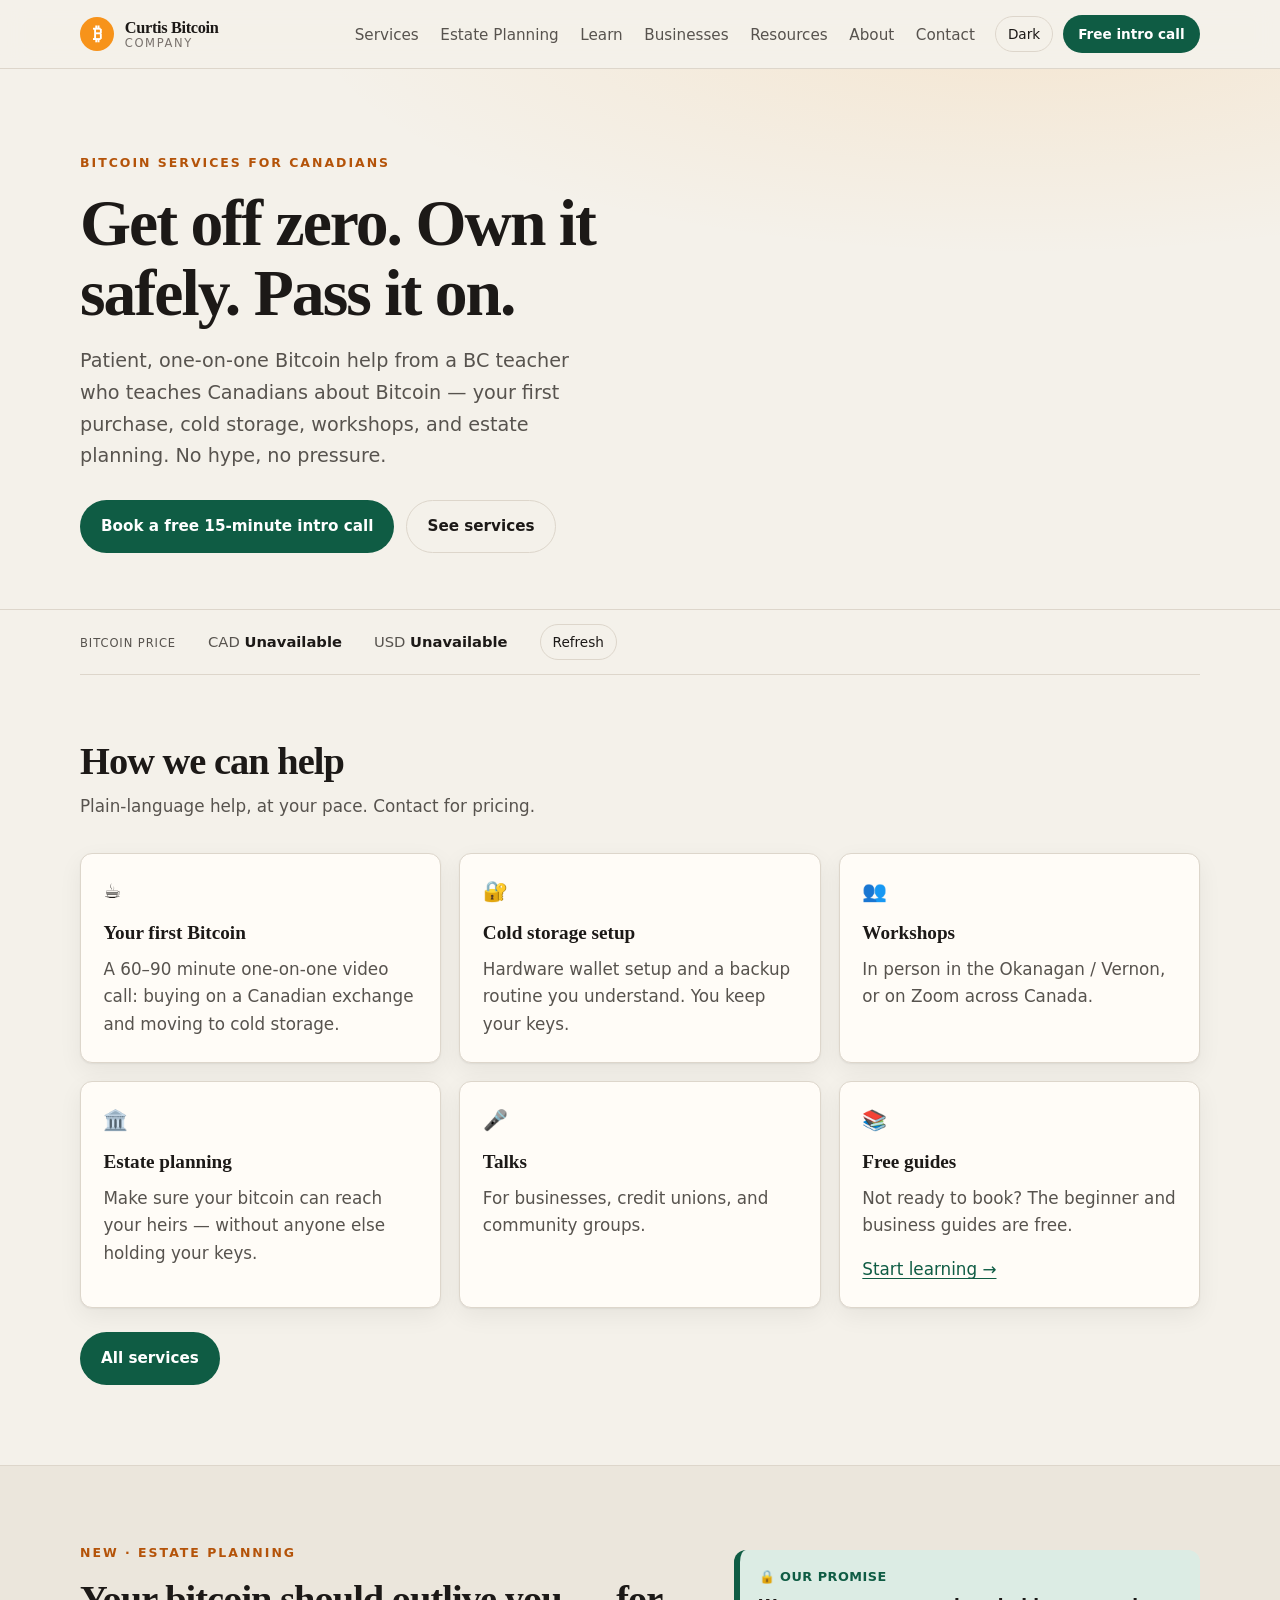
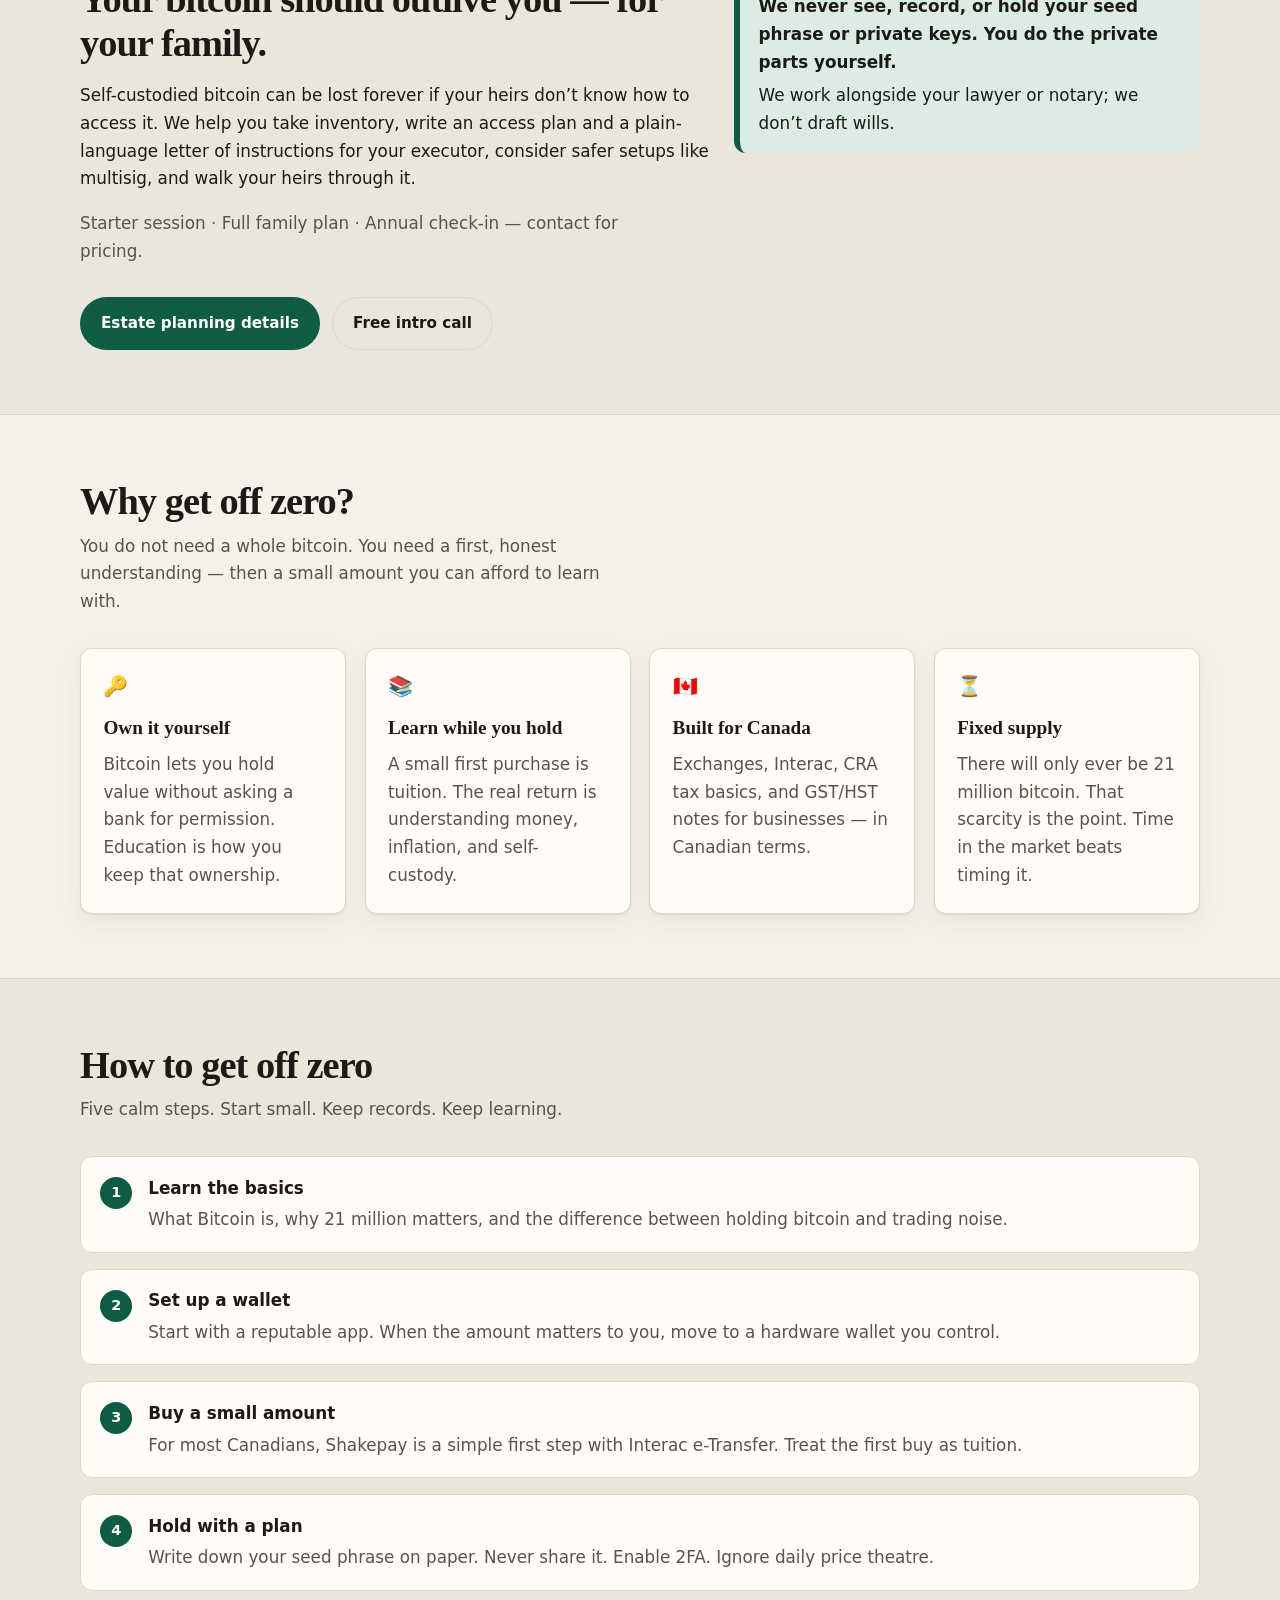
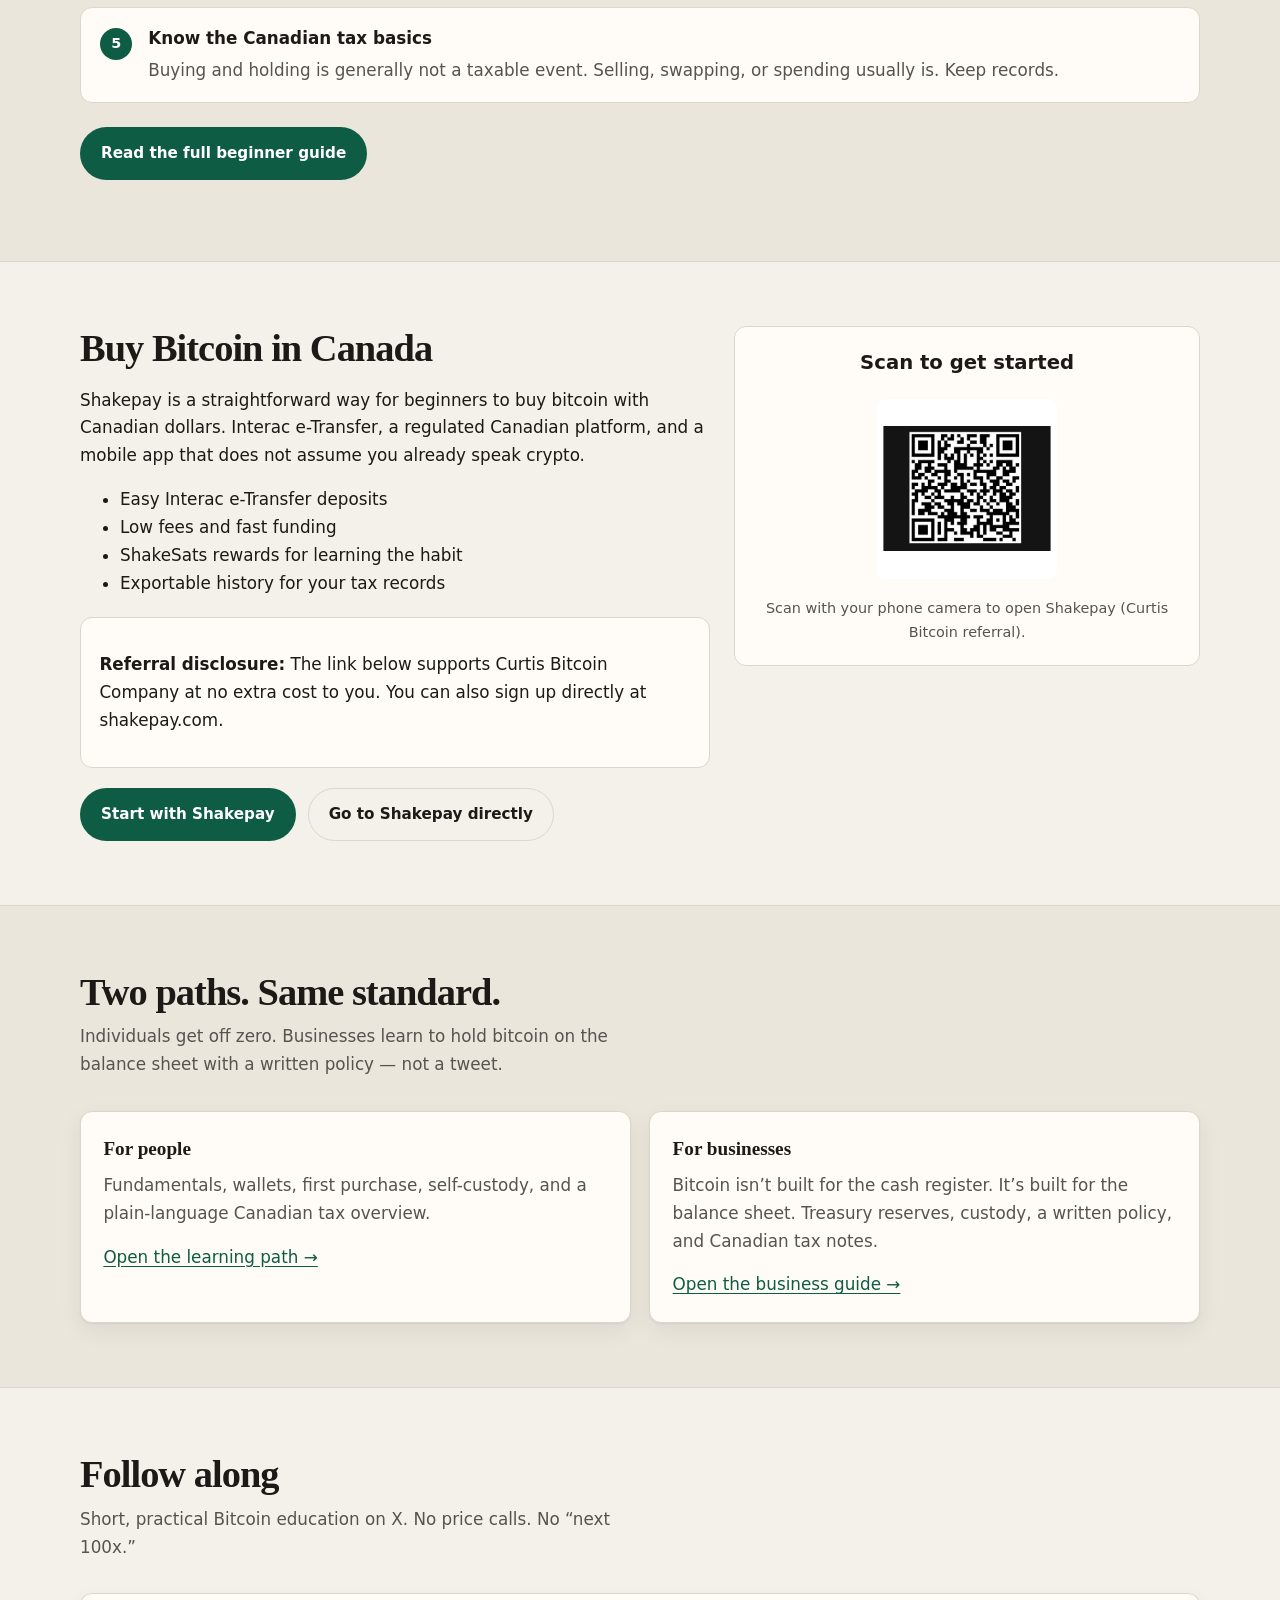
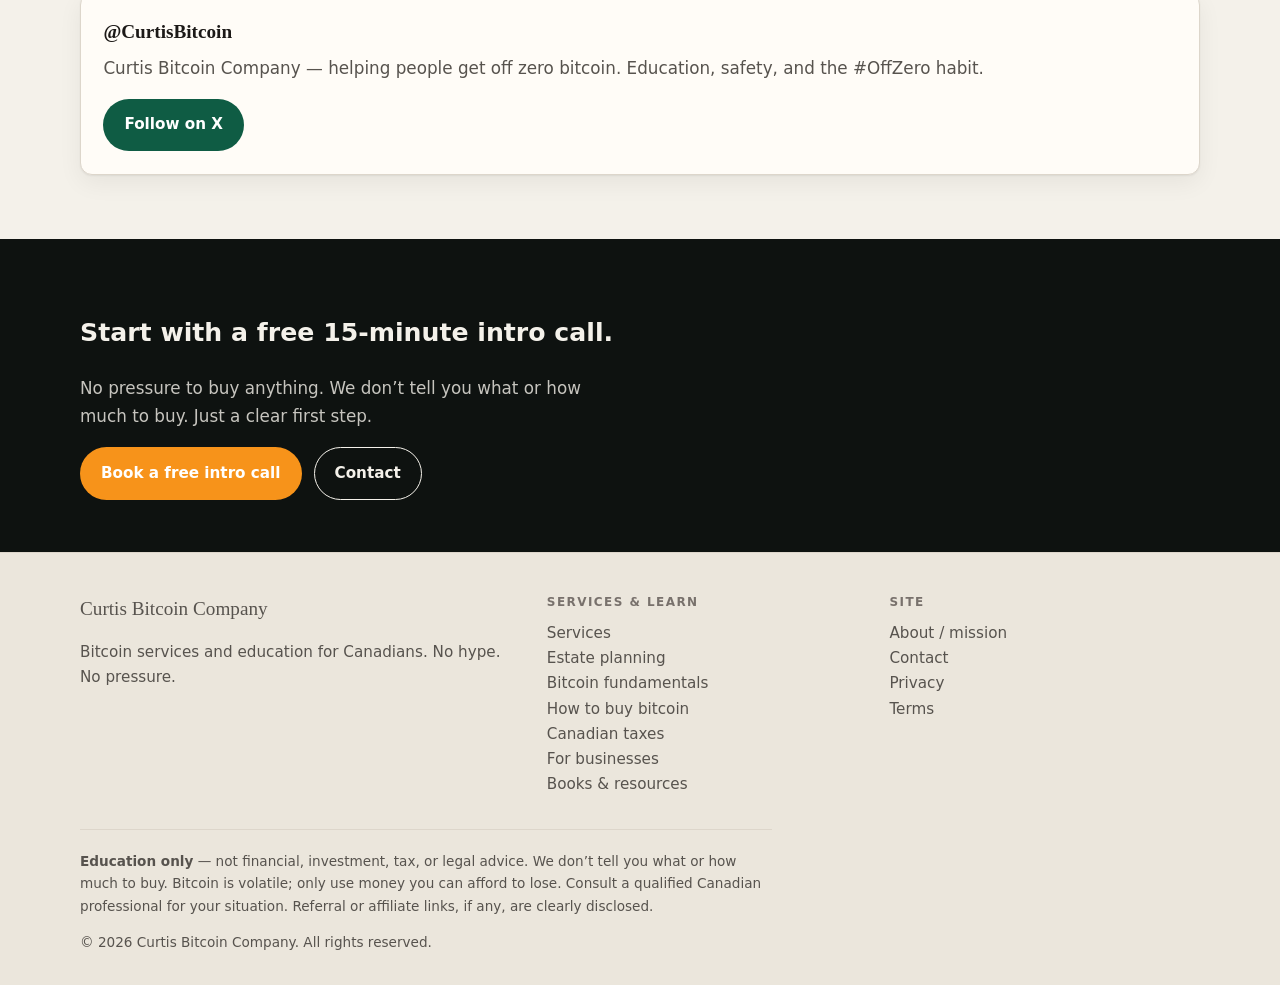
==== commit 35be3129: "Add beginner how-to-buy guide and Canadian Bitcoin tax overview pages Moved from the old GiantSteps " ====
--- a/index.html
+++ b/index.html
@@ -266,7 +266,8 @@
             <li><a href="pages/services.html">Services</a></li>
             <li><a href="pages/estate-planning.html">Estate planning</a></li>
             <li><a href="pages/learn.html">Bitcoin fundamentals</a></li>
-            <li><a href="pages/learn.html#taxes">Canadian taxes</a></li>
+            <li><a href="pages/guide.html">How to buy bitcoin</a></li>
+            <li><a href="pages/tax-guide.html">Canadian taxes</a></li>
             <li><a href="pages/businesses.html">For businesses</a></li>
             <li><a href="pages/resources.html">Books &amp; resources</a></li>
           </ul>
